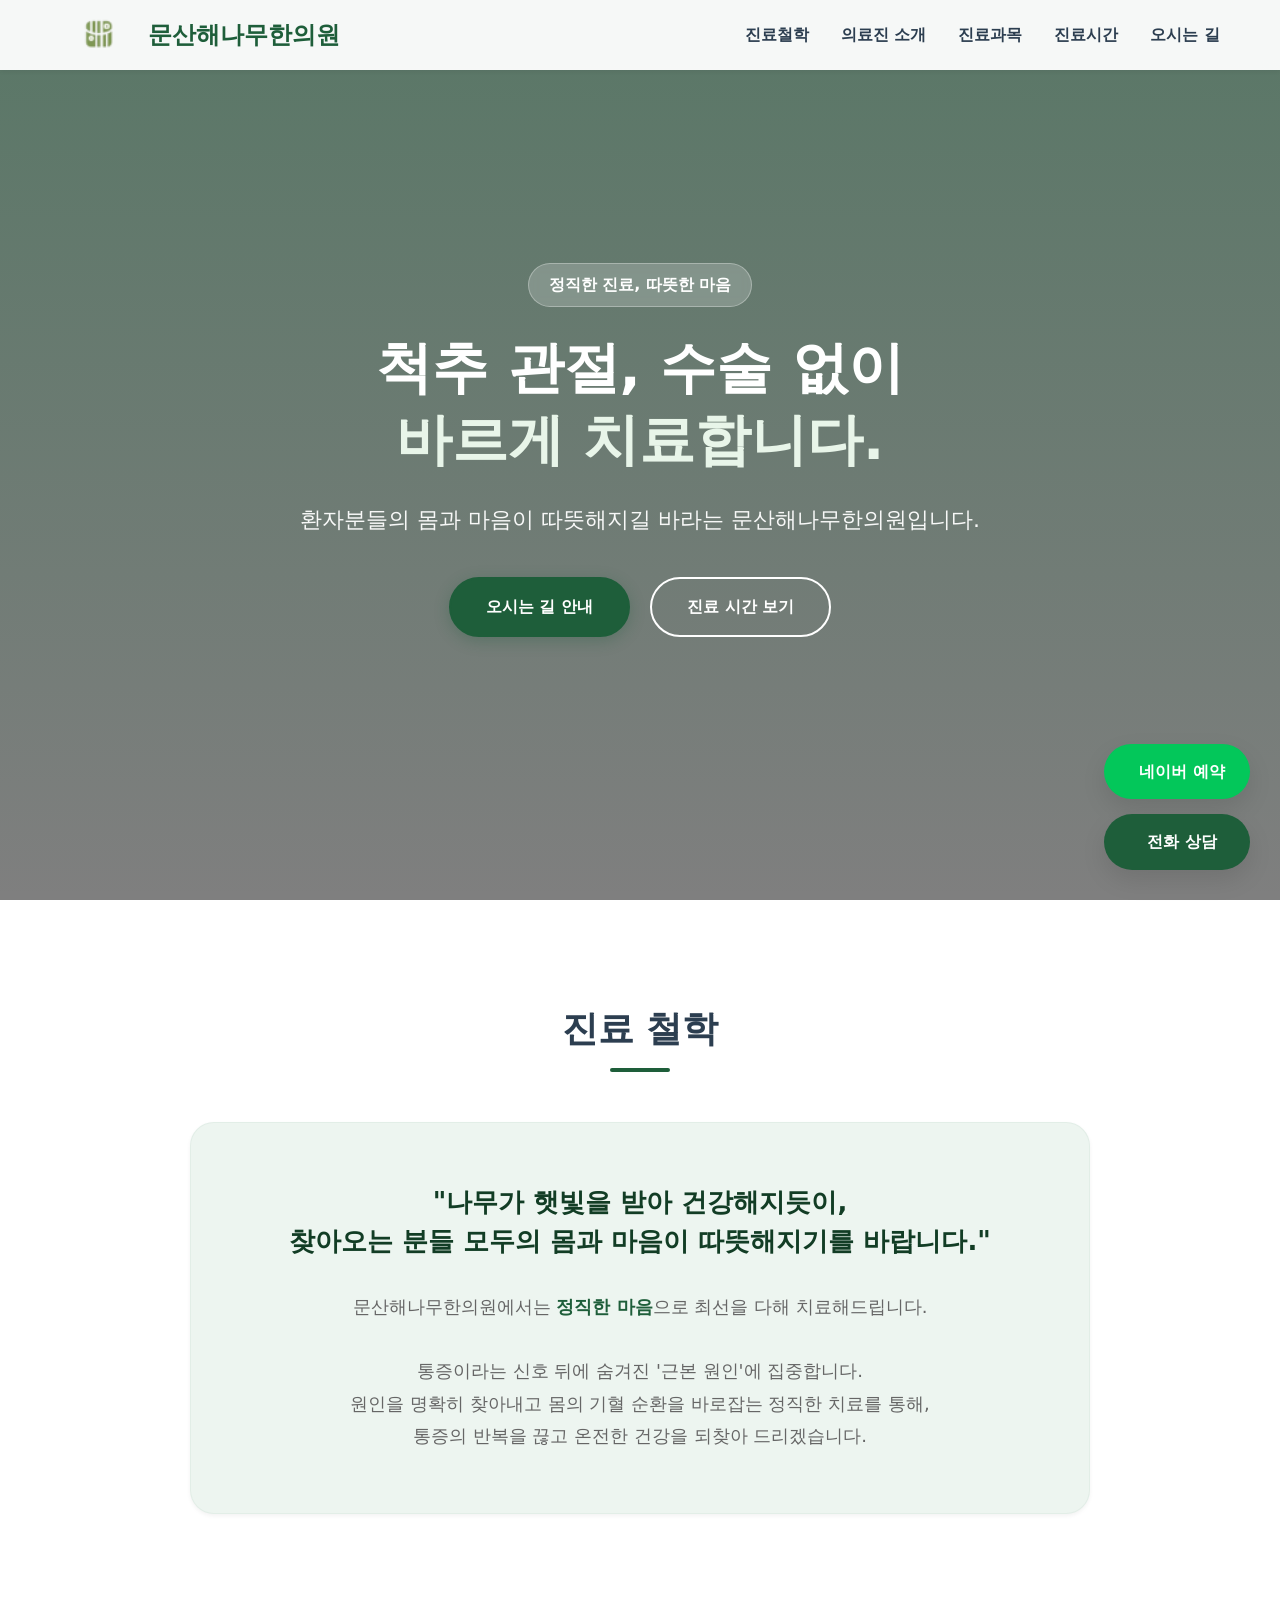
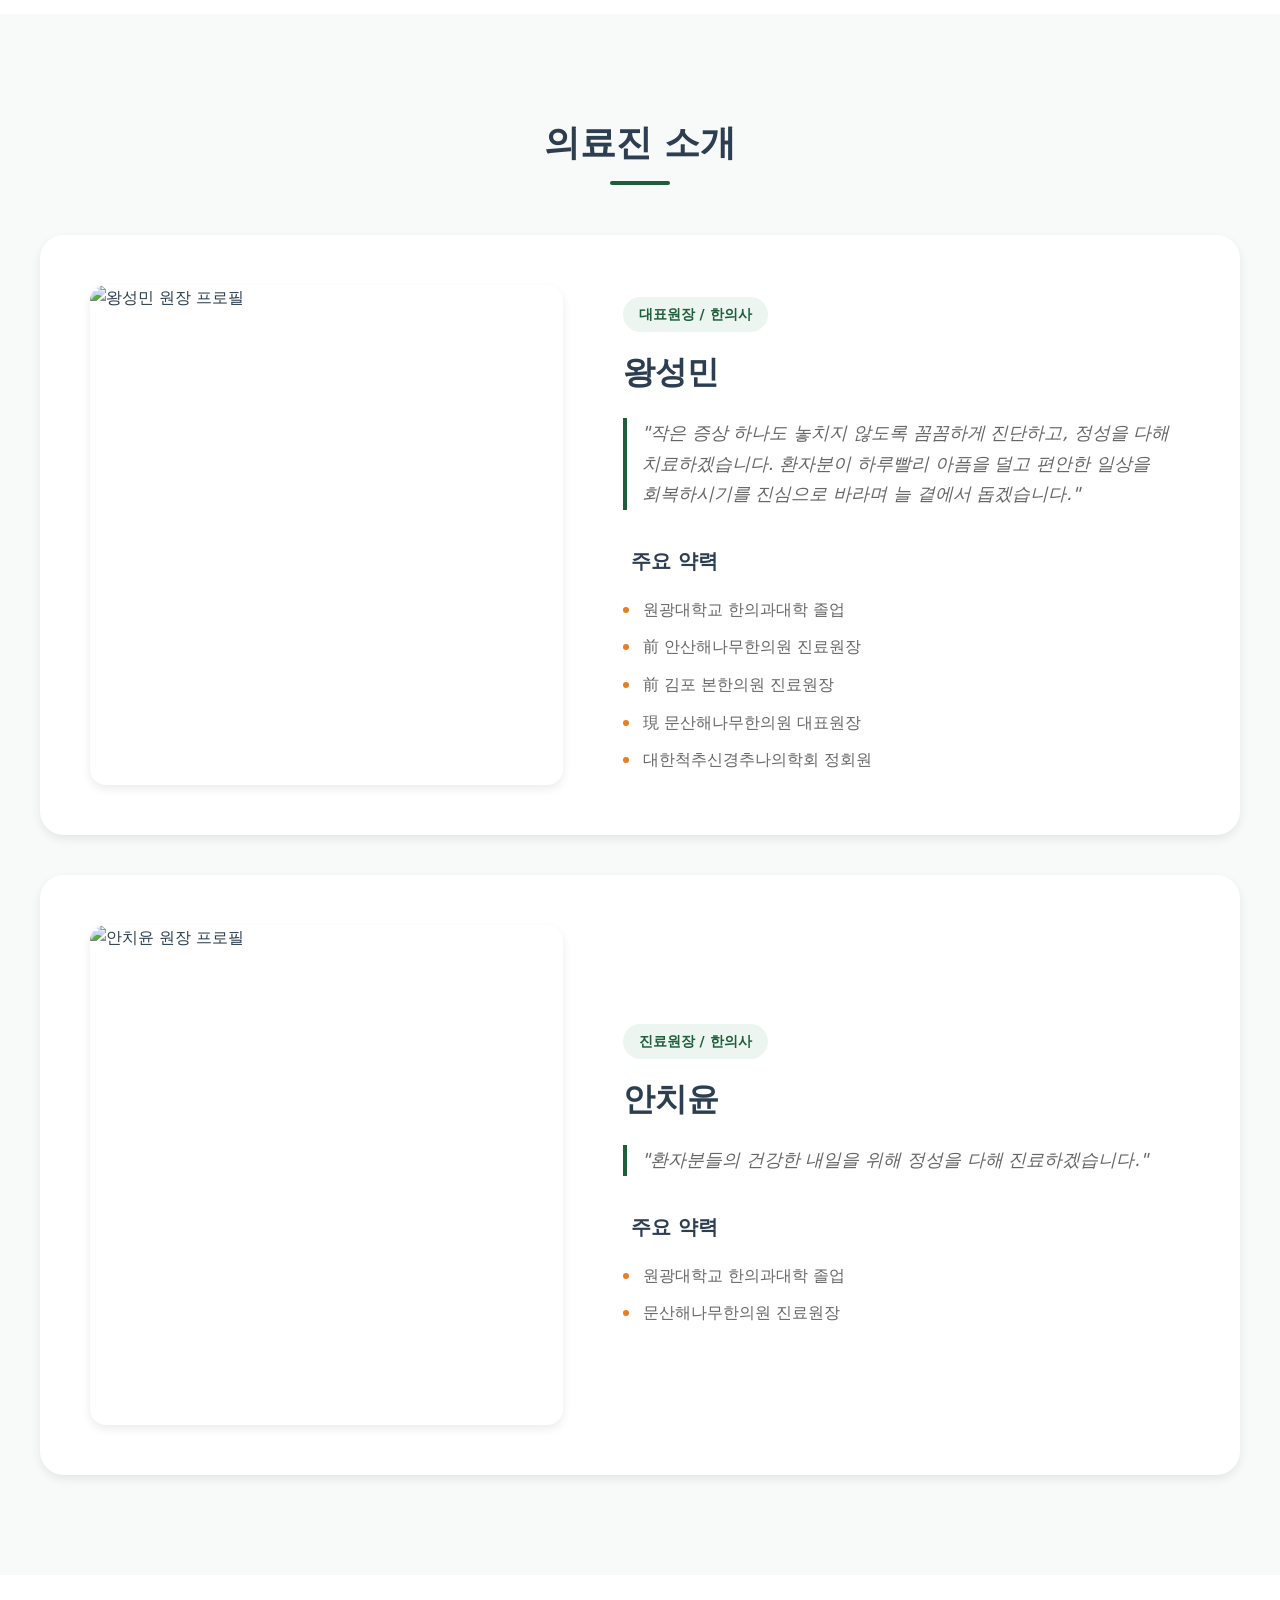
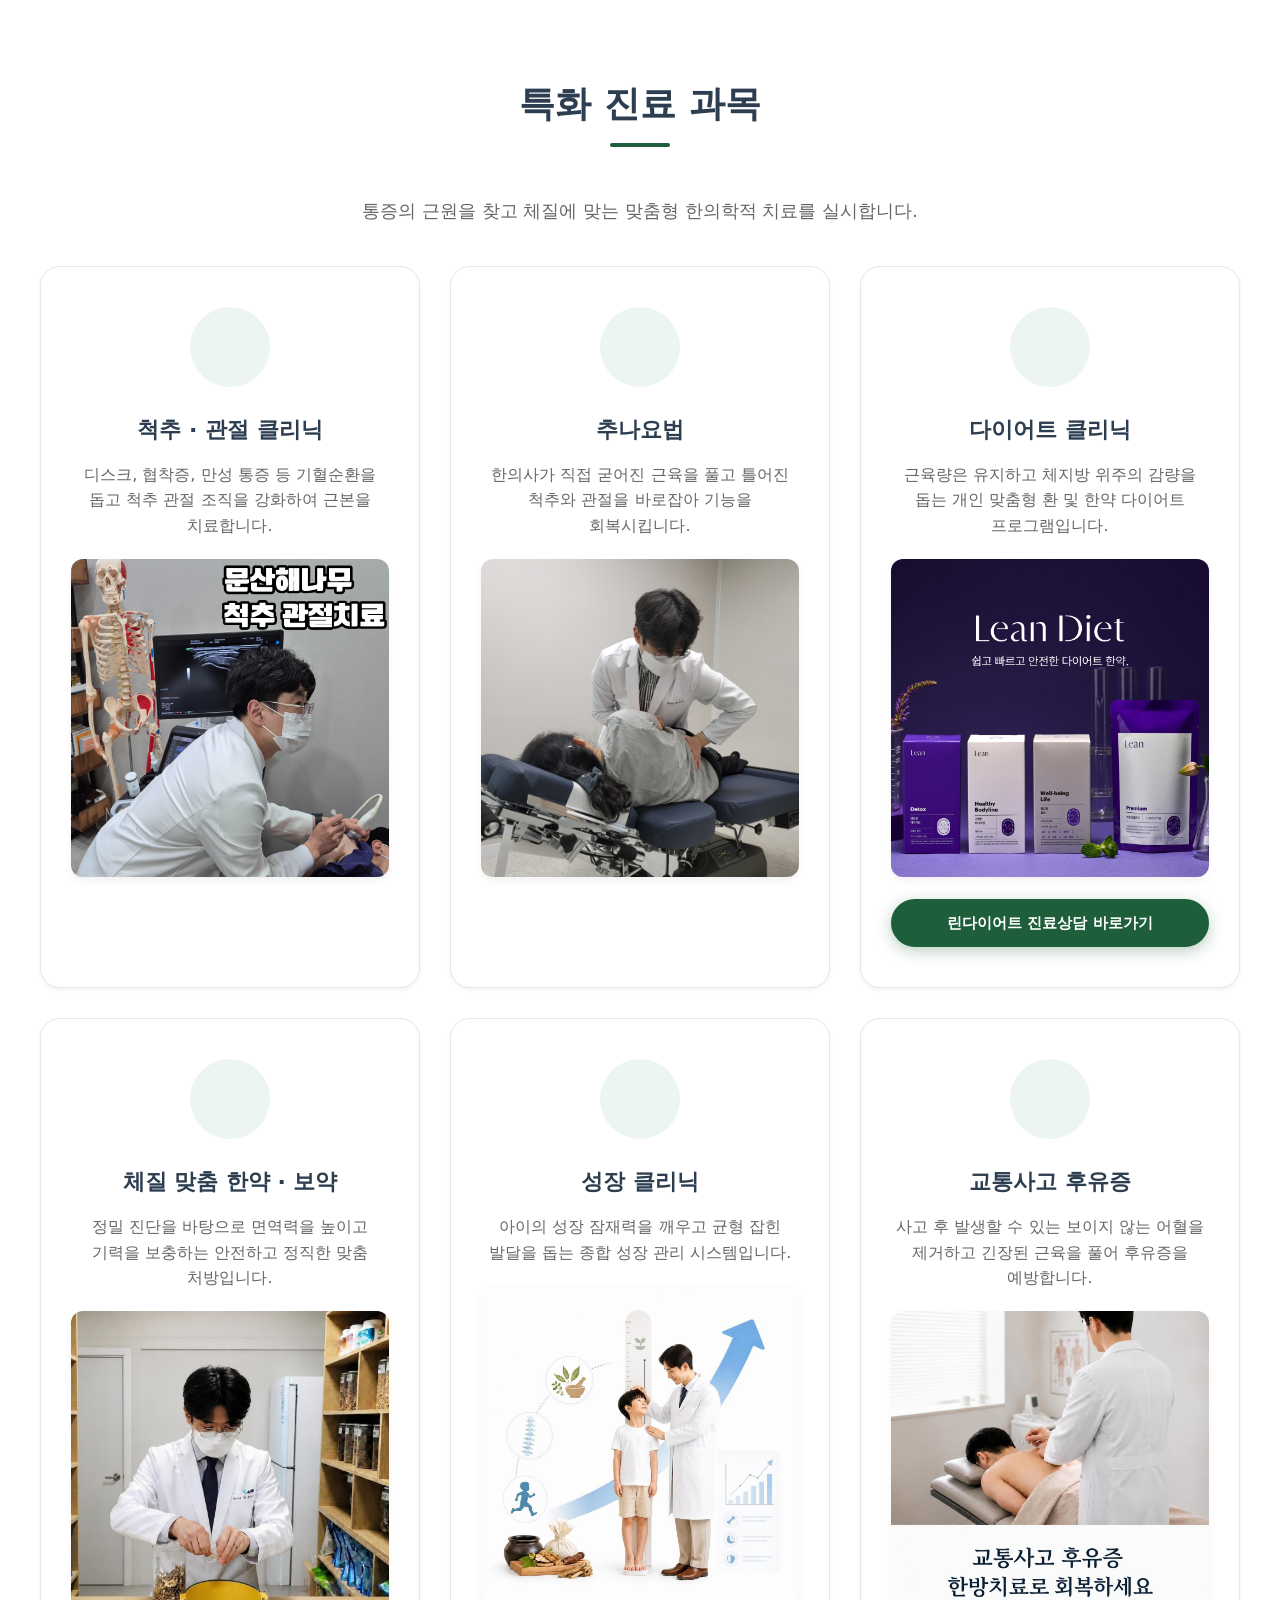
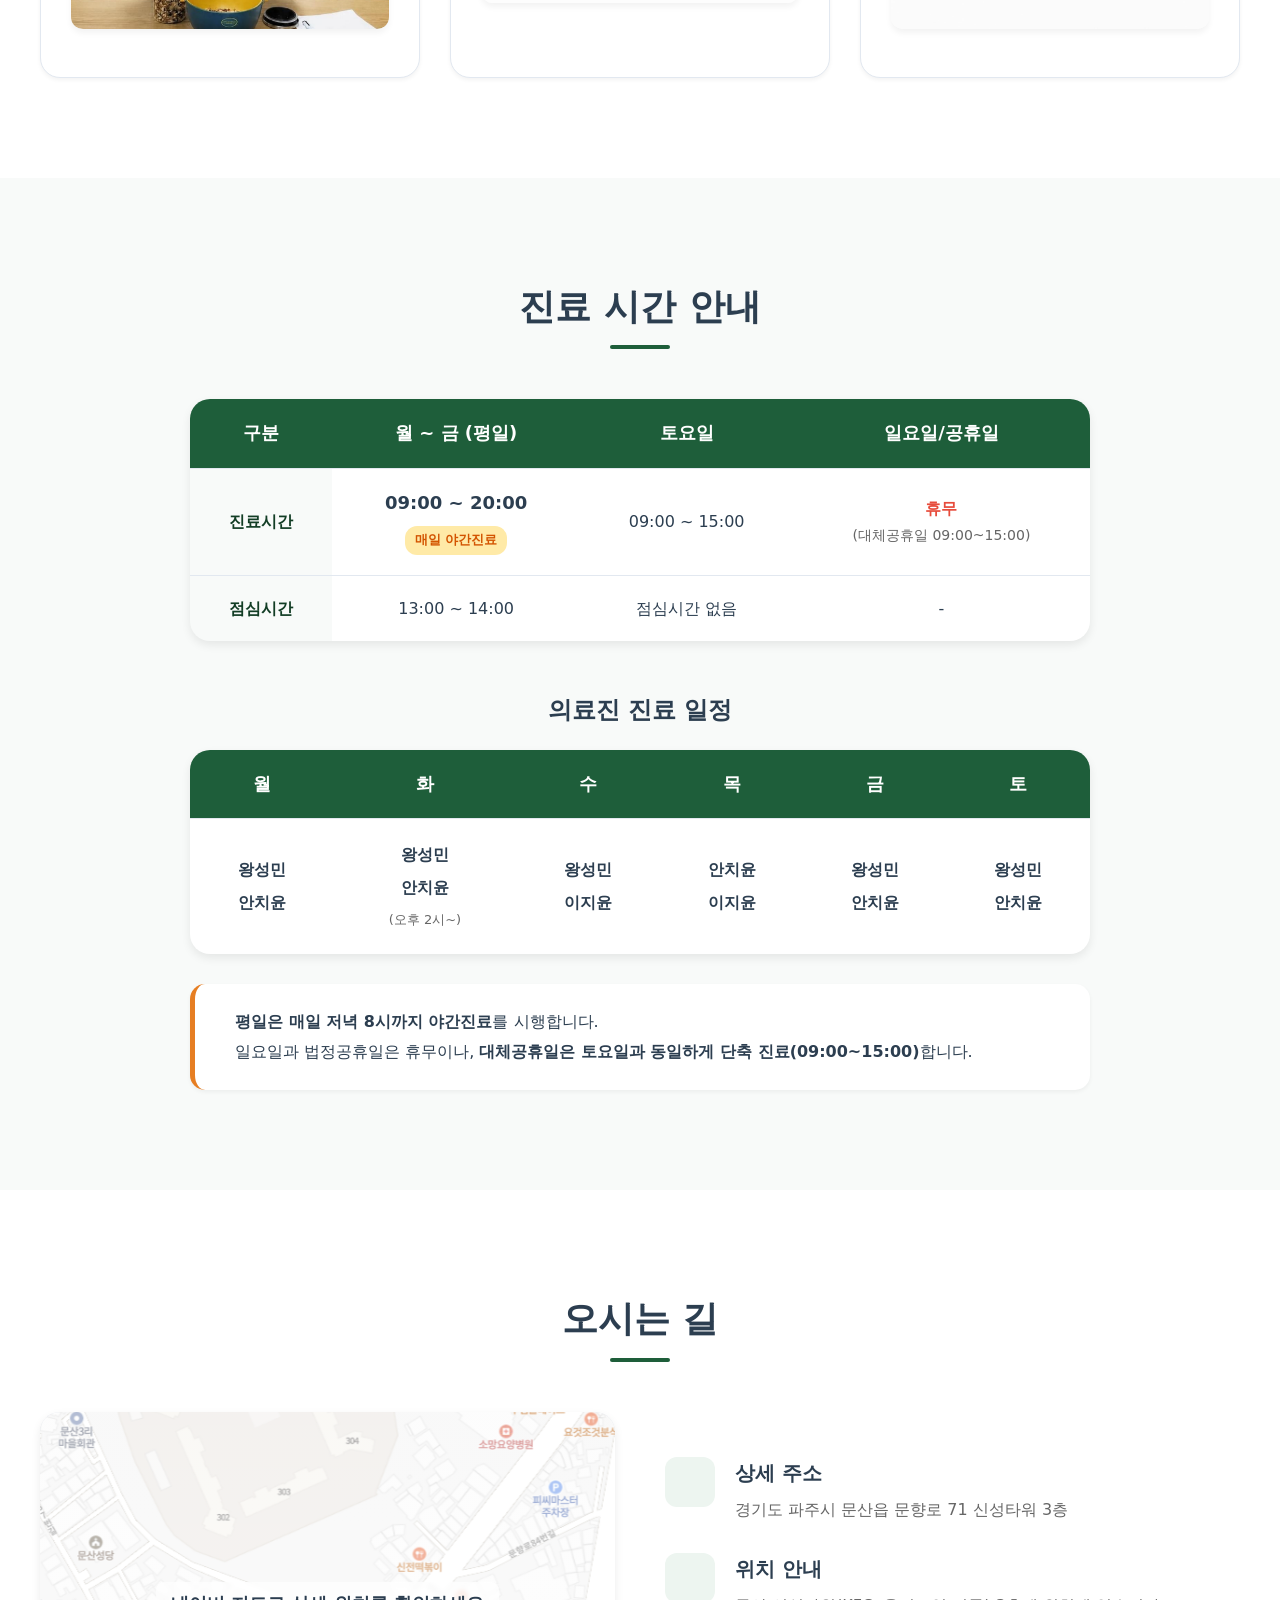
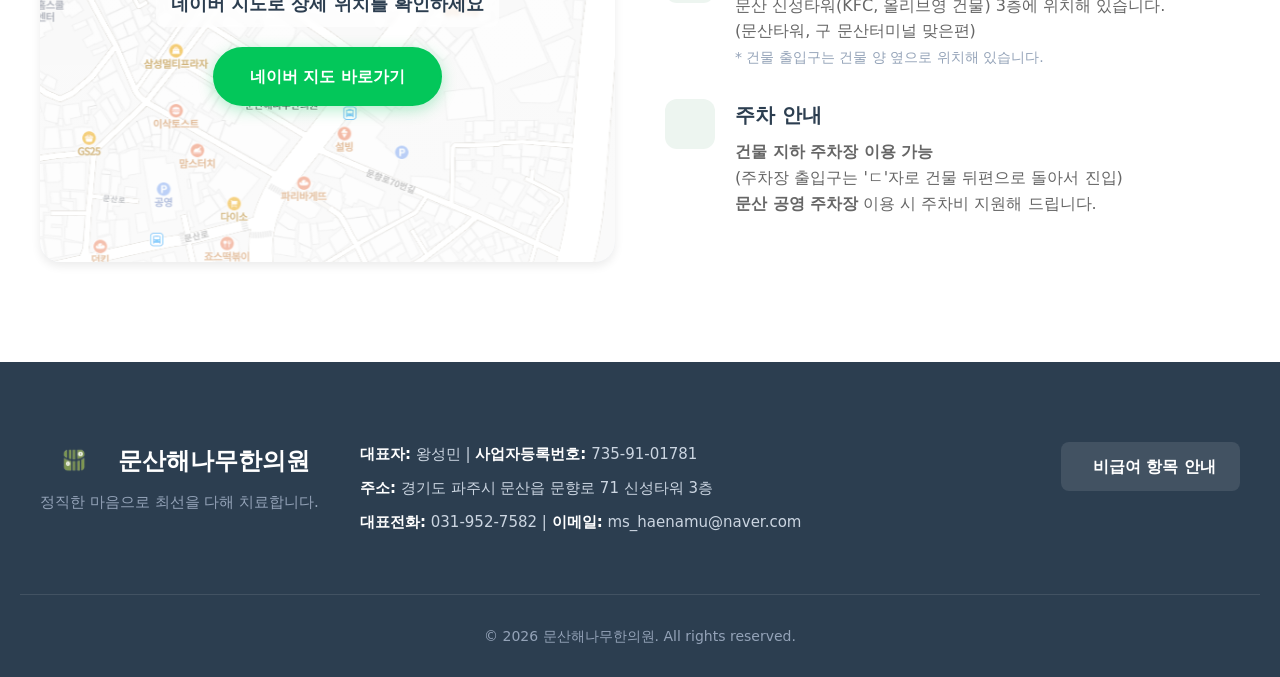
==== index.html @ 14959eb2 "Add files via upload" ====
<!DOCTYPE html>
<html lang="ko">
<head>
    <meta charset="UTF-8">
    <meta name="viewport" content="width=device-width, initial-scale=1.0">
    <title>문산해나무한의원 - 척추 관절, 수술 없이 바르게 치료합니다</title>
    <meta name="description" content="문산해나무한의원. 척추 관절, 추나요법, 다이어트, 맞춤 한약, 성장 클리닉. 평일 매일 야간진료.">
    
    <!-- Pretendard Font -->
    <link rel="stylesheet" as="style" crossorigin href="https://cdn.jsdelivr.net/gh/orioncactus/pretendard@v1.3.9/dist/web/static/pretendard.css" />
    <!-- Phosphor Icons -->
    <script src="https://unpkg.com/@phosphor-icons/web"></script>
    
    <link rel="stylesheet" href="style.css">
</head>
<body>
    <!-- Navbar -->
    <header class="navbar">
        <div class="nav-container">
            <a href="#" class="logo">
                <img src="assets/logo.png" alt="해나무한의원 로고" class="header-logo"> 문산해나무한의원
            </a>
            <nav class="nav-links">
                <a href="#philosophy">진료철학</a>
                <a href="#doctor">의료진 소개</a>
                <a href="#treatments">진료과목</a>
                <a href="#schedule">진료시간</a>
                <a href="#location">오시는 길</a>
            </nav>
            <button class="mobile-menu-btn">
                <i class="ph ph-list"></i>
            </button>
        </div>
        <!-- Mobile Menu -->
        <div class="mobile-menu">
            <a href="#philosophy">진료철학</a>
            <a href="#doctor">의료진 소개</a>
            <a href="#treatments">진료과목</a>
            <a href="#schedule">진료시간</a>
            <a href="#location">오시는 길</a>
        </div>
    </header>

    <!-- Hero Section -->
    <section class="hero reveal-up">
        <div class="hero-overlay"></div>
        <div class="hero-content">
            <div class="hero-badge">정직한 진료, 따뜻한 마음</div>
            <h1>척추 관절, 수술 없이<br><span class="text-highlight">바르게 치료합니다.</span></h1>
            <p>환자분들의 몸과 마음이 따뜻해지길 바라는 문산해나무한의원입니다.</p>
            <div class="hero-buttons">
                <a href="#location" class="btn btn-primary">오시는 길 안내</a>
                <a href="#schedule" class="btn btn-outline">진료 시간 보기</a>
            </div>
        </div>
    </section>

    <!-- Philosophy Section -->
    <section id="philosophy" class="section philosophy">
        <div class="container reveal-up">
            <div class="section-header text-center">
                <h2 class="section-title">진료 철학</h2>
                <div class="title-divider"></div>
            </div>
            <div class="philosophy-card">
                <i class="ph-fill ph-quotes icon-quote"></i>
                <h3 class="philosophy-headline">"나무가 햇빛을 받아 건강해지듯이,<br>찾아오는 분들 모두의 몸과 마음이 따뜻해지기를 바랍니다."</h3>
                <p class="philosophy-text">
                    문산해나무한의원에서는 <strong>정직한 마음</strong>으로 최선을 다해 치료해드립니다.<br><br>
                    통증이라는 신호 뒤에 숨겨진 '근본 원인'에 집중합니다.<br class="hidden-mobile">
                    원인을 명확히 찾아내고 몸의 기혈 순환을 바로잡는 정직한 치료를 통해,<br class="hidden-mobile">
                    통증의 반복을 끊고 온전한 건강을 되찾아 드리겠습니다.
                </p>
            </div>
        </div>
    </section>

    <!-- Doctor Profile Section -->
    <section id="doctor" class="section doctor-profile">
        <div class="container reveal-up">
            <div class="section-header text-center">
                <h2 class="section-title">의료진 소개</h2>
                <div class="title-divider"></div>
            </div>
            <div class="profile-grid">
                <div class="profile-image-container">
                    <!-- Placeholder for doctor's photo -->
                    <div class="profile-image-placeholder" style="background: none; padding: 0;">
                        <img src="assets/profile.png" alt="왕성민 원장 프로필" style="width: 100%; height: 100%; object-fit: cover; border-radius: 16px;">
                    </div>
                </div>
                <div class="profile-info">
                    <div class="profile-badge">대표원장 / 한의사</div>
                    <h3 class="profile-name">왕성민</h3>
                    <p class="profile-greeting">"작은 증상 하나도 놓치지 않도록 꼼꼼하게 진단하고, 정성을 다해 치료하겠습니다. 환자분이 하루빨리 아픔을 덜고 편안한 일상을 회복하시기를 진심으로 바라며 늘 곁에서 돕겠습니다."</p>
                    
                    <h4 class="history-title"><i class="ph-fill ph-check-circle"></i> 주요 약력</h4>
                    <ul class="history-list">
                        <li>원광대학교 한의과대학 졸업</li>
                        <li>前 안산해나무한의원 진료원장</li>
                        <li>前 김포 본한의원 진료원장</li>
                        <li>現 문산해나무한의원 대표원장</li>
                        <li>대한척추신경추나의학회 정회원</li>
                    </ul>
                </div>
            </div>

            <div class="profile-grid" style="margin-top: 40px;">
                <div class="profile-image-container">
                    <div class="profile-image-placeholder" style="background: none; padding: 0;">
                        <img src="assets/profile2.png" alt="안치윤 원장 프로필" style="width: 100%; height: 100%; object-fit: cover; border-radius: 16px;">
                    </div>
                </div>
                <div class="profile-info">
                    <div class="profile-badge">진료원장 / 한의사</div>
                    <h3 class="profile-name">안치윤</h3>
                    <p class="profile-greeting">"환자분들의 건강한 내일을 위해 정성을 다해 진료하겠습니다."</p>
                    
                    <h4 class="history-title"><i class="ph-fill ph-check-circle"></i> 주요 약력</h4>
                    <ul class="history-list">
                        <li>원광대학교 한의과대학 졸업</li>
                        <li>문산해나무한의원 진료원장</li>
                    </ul>
                </div>
            </div>
        </div>
    </section>

    <!-- Treatments Section -->
    <section id="treatments" class="section treatments">
        <div class="container reveal-up">
            <div class="section-header text-center">
                <h2 class="section-title">특화 진료 과목</h2>
                <div class="title-divider"></div>
                <p class="section-subtitle">통증의 근원을 찾고 체질에 맞는 맞춤형 한의학적 치료를 실시합니다.</p>
            </div>
            <div class="treatments-grid">
                <div class="treatment-card">
                    <div class="card-icon"><i class="ph-light ph-bone"></i></div>
                    <h3>척추 · 관절 클리닉</h3>
                    <p>디스크, 협착증, 만성 통증 등 기혈순환을 돕고 척추 관절 조직을 강화하여 근본을 치료합니다.</p>
                    <img src="assets/joint.png" alt="척추 관절 초음파 치료" style="width: 100%; border-radius: 12px; margin-top: 20px; box-shadow: 0 4px 6px rgba(0,0,0,0.05);">
                </div>
                <div class="treatment-card">
                    <div class="card-icon"><i class="ph-light ph-person-arms-spread"></i></div>
                    <h3>추나요법</h3>
                    <p>한의사가 직접 굳어진 근육을 풀고 틀어진 척추와 관절을 바로잡아 기능을 회복시킵니다.</p>
                    <img src="assets/chuna.png" alt="추나요법 치료 모습" style="width: 100%; border-radius: 12px; margin-top: 20px; box-shadow: 0 4px 6px rgba(0,0,0,0.05);">
                </div>
                <div class="treatment-card">
                    <div class="card-icon"><i class="ph-light ph-barbell"></i></div>
                    <h3>다이어트 클리닉</h3>
                    <p>근육량은 유지하고 체지방 위주의 감량을 돕는 개인 맞춤형 환 및 한약 다이어트 프로그램입니다.</p>
                    <img src="assets/diet1.png" alt="린다이어트 제품" style="width: 100%; border-radius: 12px; margin-top: 20px; margin-bottom: 15px; box-shadow: 0 4px 6px rgba(0,0,0,0.05);">
                    <a href="https://leandiet.co.kr/@munsanhaenamu" target="_blank" class="btn btn-primary" style="display: block; width: 100%; text-align: center; padding: 10px; font-size: 15px;">린다이어트 진료상담 바로가기</a>
                </div>
                <div class="treatment-card">
                    <div class="card-icon"><i class="ph-light ph-plant"></i></div>
                    <h3>체질 맞춤 한약 · 보약</h3>
                    <p>정밀 진단을 바탕으로 면역력을 높이고 기력을 보충하는 안전하고 정직한 맞춤 처방입니다.</p>
                    <img src="assets/herb.png" alt="체질 맞춤 한약 조제" style="width: 100%; border-radius: 12px; margin-top: 20px; box-shadow: 0 4px 6px rgba(0,0,0,0.05);">
                </div>
                <div class="treatment-card">
                    <div class="card-icon"><i class="ph-light ph-baby"></i></div>
                    <h3>성장 클리닉</h3>
                    <p>아이의 성장 잠재력을 깨우고 균형 잡힌 발달을 돕는 종합 성장 관리 시스템입니다.</p>
                    <img src="assets/growth.png" alt="성장 클리닉 치료" style="width: 100%; border-radius: 12px; margin-top: 20px; box-shadow: 0 4px 6px rgba(0,0,0,0.05);">
                </div>
                <div class="treatment-card">
                    <div class="card-icon"><i class="ph-light ph-car-profile"></i></div>
                    <h3>교통사고 후유증</h3>
                    <p>사고 후 발생할 수 있는 보이지 않는 어혈을 제거하고 긴장된 근육을 풀어 후유증을 예방합니다.</p>
                    <img src="assets/traffic.png" alt="교통사고 후유증 한방치료" style="width: 100%; border-radius: 12px; margin-top: 20px; box-shadow: 0 4px 6px rgba(0,0,0,0.05);">
                </div>
            </div>
        </div>
    </section>

    <!-- Schedule Section -->
    <section id="schedule" class="section schedule">
        <div class="container reveal-up">
            <div class="section-header text-center">
                <h2 class="section-title">진료 시간 안내</h2>
                <div class="title-divider"></div>
            </div>
            <div class="schedule-content">
                <div class="schedule-table-wrap">
                    <table class="schedule-table">
                        <thead>
                            <tr>
                                <th>구분</th>
                                <th>월 ~ 금 (평일)</th>
                                <th>토요일</th>
                                <th>일요일/공휴일</th>
                            </tr>
                        </thead>
                        <tbody>
                            <tr>
                                <td>진료시간</td>
                                <td class="highlight-time">09:00 ~ 20:00<br><span class="badge badge-night">매일 야간진료</span></td>
                                <td>09:00 ~ 15:00</td>
                                <td class="closed">휴무<br><span style="font-size: 14px; font-weight: normal; color: var(--text-gray);">(대체공휴일 09:00~15:00)</span></td>
                            </tr>
                            <tr>
                                <td>점심시간</td>
                                <td>13:00 ~ 14:00</td>
                                <td>점심시간 없음</td>
                                <td>-</td>
                            </tr>
                        </tbody>
                    </table>
                </div>

                <h3 class="section-title" style="font-size: 24px; margin-top: 50px; text-align: center;">의료진 진료 일정</h3>
                <div class="schedule-table-wrap" style="margin-top: 20px;">
                    <table class="schedule-table doctor-schedule">
                        <thead>
                            <tr>
                                <th>월</th>
                                <th>화</th>
                                <th>수</th>
                                <th>목</th>
                                <th>금</th>
                                <th>토</th>
                            </tr>
                        </thead>
                        <tbody>
                            <tr>
                                <td><strong>왕성민</strong><br><strong>안치윤</strong></td>
                                <td><strong>왕성민</strong><br><strong>안치윤</strong><br><span style="font-size: 13px; color: var(--text-gray);">(오후 2시~)</span></td>
                                <td><strong>왕성민</strong><br><strong>이지윤</strong></td>
                                <td><strong>안치윤</strong><br><strong>이지윤</strong></td>
                                <td><strong>왕성민</strong><br><strong>안치윤</strong></td>
                                <td><strong>왕성민</strong><br><strong>안치윤</strong></td>
                            </tr>
                        </tbody>
                    </table>
                </div>

                <div class="schedule-notice" style="margin-top: 30px;">
                    <i class="ph-fill ph-info"></i>
                    <div class="notice-text">
                        <p><strong>평일은 매일 저녁 8시까지 야간진료</strong>를 시행합니다.</p>
                        <p>일요일과 법정공휴일은 휴무이나, <strong>대체공휴일은 토요일과 동일하게 단축 진료(09:00~15:00)</strong>합니다.</p>
                    </div>
                </div>
            </div>
        </div>
    </section>

    <!-- Location Section -->
    <section id="location" class="section location">
        <div class="container reveal-up">
            <div class="section-header text-center">
                <h2 class="section-title">오시는 길</h2>
                <div class="title-divider"></div>
            </div>
            <div class="location-grid">
                <div class="map-container">
                    <!-- Static Map Placeholder. In real usage, embed a Naver/Kakao map iframe here -->
                    <div class="map-placeholder">
                        <i class="ph-light ph-map-pin"></i>
                        <p>네이버 지도로 상세 위치를 확인하세요</p>
                        <a href="https://naver.me/IGJy0AXT" target="_blank" class="btn btn-primary map-link-btn">네이버 지도 바로가기</a>
                    </div>
                </div>
                <div class="location-info">
                    <div class="info-item">
                        <div class="info-icon"><i class="ph-fill ph-map-pin"></i></div>
                        <div class="info-text">
                            <h4>상세 주소</h4>
                            <p>경기도 파주시 문산읍 문향로 71 신성타워 3층</p>
                        </div>
                    </div>
                    <div class="info-item">
                        <div class="info-icon"><i class="ph-fill ph-buildings"></i></div>
                        <div class="info-text">
                            <h4>위치 안내</h4>
                            <p>문산 신성타워(KFC, 올리브영 건물) 3층에 위치해 있습니다.<br>
                                (문산타워, 구 문산터미널 맞은편)<br>
                                <span class="small-text">* 건물 출입구는 건물 양 옆으로 위치해 있습니다.</span>
                            </p>
                        </div>
                    </div>
                    <div class="info-item">
                        <div class="info-icon"><i class="ph-fill ph-car"></i></div>
                        <div class="info-text">
                            <h4>주차 안내</h4>
                            <p>
                                <strong>건물 지하 주차장 이용 가능</strong><br>
                                (주차장 출입구는 'ㄷ'자로 건물 뒤편으로 돌아서 진입)<br>
                                <strong>문산 공영 주차장</strong> 이용 시 주차비 지원해 드립니다.
                            </p>
                        </div>
                    </div>
                </div>
            </div>
        </div>
    </section>

    <!-- Floating Buttons -->
    <div class="floating-buttons">
        <a href="https://m.booking.naver.com/booking/13/bizes/688800?theme=place&service-target=map-pc&lang=ko&area=bmp" target="_blank" class="float-btn float-booking">
            <i class="ph-fill ph-calendar-plus"></i>
            <span>네이버 예약</span>
        </a>
        <a href="tel:031-952-7582" class="float-btn float-call">
            <i class="ph-fill ph-phone-call"></i>
            <span>전화 상담</span>
        </a>
    </div>

    <!-- Footer -->
    <footer class="footer">
        <div class="container footer-content">
            <div class="footer-brand">
                <div class="footer-logo">
                    <img src="assets/logo.png" alt="해나무한의원 로고" class="footer-logo-img">
                    <h3>문산해나무한의원</h3>
                </div>
                <p>정직한 마음으로 최선을 다해 치료합니다.</p>
            </div>
            <div class="footer-info">
                <p><strong>대표자:</strong> 왕성민 | <strong>사업자등록번호:</strong> 735-91-01781</p>
                <p><strong>주소:</strong> 경기도 파주시 문산읍 문향로 71 신성타워 3층</p>
                <p><strong>대표전화:</strong> 031-952-7582 | <strong>이메일:</strong> ms_haenamu@naver.com</p>
            </div>
            <div class="footer-links">
                <a href="unpaid_list.html" class="unpaid-link"><i class="ph-bold ph-file-text"></i> 비급여 항목 안내</a>
            </div>
        </div>
        <div class="footer-bottom">
            <p>&copy; 2026 문산해나무한의원. All rights reserved.</p>
        </div>
    </footer>

    <script src="script.js"></script>
</body>
</html>
---- style.css ----
/* Base styles and variables */
:root {
    --primary-color: #1e5e3a; /* 편안한 숲속의 초록색 */
    --primary-light: #edf5f0;
    --primary-dark: #123d25;
    --accent-color: #e67e22;
    --text-dark: #2c3e50;
    --text-gray: #666666;
    --bg-light: #f8faf9;
    --bg-white: #ffffff;
    --border-color: #e2e8f0;
    --shadow-sm: 0 2px 4px rgba(0, 0, 0, 0.05);
    --shadow-md: 0 4px 10px rgba(0, 0, 0, 0.08);
    --shadow-lg: 0 10px 25px rgba(0, 0, 0, 0.1);
    --transition: all 0.3s cubic-bezier(0.25, 0.8, 0.25, 1);
}

* {
    margin: 0;
    padding: 0;
    box-sizing: border-box;
    font-family: "Pretendard Variable", Pretendard, -apple-system, BlinkMacSystemFont, system-ui, Roboto, "Helvetica Neue", "Segoe UI", "Apple SD Gothic Neo", "Noto Sans KR", "Malgun Gothic", sans-serif;
}

body {
    color: var(--text-dark);
    line-height: 1.6;
    background-color: var(--bg-white);
    overflow-x: hidden;
}

a {
    text-decoration: none;
    color: inherit;
}

ul, ol {
    list-style: none;
}

/* Scroll reveal utility */
.reveal-up {
    opacity: 0;
    transform: translateY(30px);
    transition: all 0.8s ease-out;
}
.reveal-up.active {
    opacity: 1;
    transform: translateY(0);
}

/* Navbar */
.navbar {
    position: fixed;
    top: 0;
    left: 0;
    width: 100%;
    background-color: rgba(255, 255, 255, 0.95);
    backdrop-filter: blur(10px);
    box-shadow: var(--shadow-sm);
    z-index: 1000;
    transition: var(--transition);
}

.nav-container {
    max-width: 1200px;
    margin: 0 auto;
    padding: 15px 20px;
    display: flex;
    justify-content: space-between;
    align-items: center;
}

.logo {
    font-size: 24px;
    font-weight: 800;
    color: var(--primary-color);
    display: flex;
    align-items: center;
    gap: 8px;
}

.header-logo {
    height: 150px;
    margin: -55px -35px;
    object-fit: contain;
}

.nav-links {
    display: flex;
    gap: 32px;
}

.nav-links a {
    font-size: 16px;
    font-weight: 600;
    color: var(--text-dark);
    transition: var(--transition);
    position: relative;
}

.nav-links a::after {
    content: '';
    position: absolute;
    bottom: -4px;
    left: 0;
    width: 0;
    height: 2px;
    background-color: var(--primary-color);
    transition: var(--transition);
}

.nav-links a:hover {
    color: var(--primary-color);
}

.nav-links a:hover::after {
    width: 100%;
}

.mobile-menu-btn {
    display: none;
    background: none;
    border: none;
    font-size: 28px;
    color: var(--text-dark);
    cursor: pointer;
}

.mobile-menu {
    display: none;
    background-color: var(--bg-white);
    padding: 10px 20px 20px;
    box-shadow: var(--shadow-md);
    flex-direction: column;
    gap: 15px;
}
.mobile-menu.active {
    display: flex;
}
.mobile-menu a {
    font-weight: 600;
    font-size: 16px;
    padding: 10px 0;
    border-bottom: 1px solid var(--border-color);
}

/* Layout Utilities */
.section {
    padding: 100px 20px;
}

.container {
    max-width: 1200px;
    margin: 0 auto;
}

.text-center {
    text-align: center;
}

.section-title {
    font-size: 36px;
    font-weight: 800;
    color: var(--text-dark);
    margin-bottom: 10px;
}

.section-subtitle {
    font-size: 18px;
    color: var(--text-gray);
    margin-top: 15px;
    margin-bottom: 40px;
}

.title-divider {
    width: 60px;
    height: 4px;
    background-color: var(--primary-color);
    margin: 0 auto 50px;
    border-radius: 2px;
}

.hidden-mobile {
    display: block;
}

/* Buttons */
.btn {
    display: inline-flex;
    align-items: center;
    justify-content: center;
    padding: 15px 35px;
    border-radius: 50px;
    font-size: 16px;
    font-weight: 700;
    cursor: pointer;
    transition: var(--transition);
}

.btn-primary {
    background-color: var(--primary-color);
    color: var(--bg-white);
    border: 2px solid var(--primary-color);
    box-shadow: 0 4px 15px rgba(30, 94, 58, 0.3);
}

.btn-primary:hover {
    background-color: var(--primary-dark);
    border-color: var(--primary-dark);
    transform: translateY(-2px);
    box-shadow: 0 6px 20px rgba(30, 94, 58, 0.4);
}

.btn-outline {
    background-color: transparent;
    color: var(--bg-white);
    border: 2px solid var(--bg-white);
}

.btn-outline:hover {
    background-color: var(--bg-white);
    color: var(--primary-color);
    transform: translateY(-2px);
}

/* Hero Section */
.hero {
    position: relative;
    height: 100vh;
    min-height: 700px;
    display: flex;
    align-items: center;
    justify-content: center;
    text-align: center;
    background: url('https://images.unsplash.com/photo-1542601906990-b4d3fb778b09?auto=format&fit=crop&w=1920&q=80') center/cover no-repeat;
    padding: 0 20px;
    margin-top: 0;
}

.hero-overlay {
    position: absolute;
    top: 0;
    left: 0;
    width: 100%;
    height: 100%;
    background: linear-gradient(to bottom, rgba(18, 61, 37, 0.7), rgba(0, 0, 0, 0.5));
}

.hero-content {
    position: relative;
    z-index: 10;
    max-width: 800px;
    color: var(--bg-white);
}

.hero-badge {
    display: inline-block;
    background-color: rgba(255, 255, 255, 0.2);
    backdrop-filter: blur(5px);
    padding: 8px 20px;
    border-radius: 30px;
    font-size: 16px;
    font-weight: 600;
    margin-bottom: 25px;
    border: 1px solid rgba(255, 255, 255, 0.3);
}

.hero-content h1 {
    font-size: 56px;
    font-weight: 800;
    line-height: 1.3;
    margin-bottom: 25px;
    word-break: keep-all;
}

.hero-content .text-highlight {
    color: #e8f5e9;
}

.hero-content p {
    font-size: 22px;
    font-weight: 400;
    margin-bottom: 40px;
    opacity: 0.95;
}

.hero-buttons {
    display: flex;
    gap: 20px;
    justify-content: center;
}

/* Philosophy */
.philosophy {
    background-color: var(--bg-white);
}

.philosophy-card {
    background-color: var(--primary-light);
    border-radius: 24px;
    padding: 60px 40px;
    text-align: center;
    max-width: 900px;
    margin: 0 auto;
    position: relative;
    box-shadow: var(--shadow-sm);
    border: 1px solid rgba(30, 94, 58, 0.05);
}

.icon-quote {
    font-size: 48px;
    color: var(--primary-color);
    opacity: 0.2;
    margin-bottom: 20px;
}

.philosophy-headline {
    font-size: 26px;
    font-weight: 700;
    color: var(--primary-dark);
    margin-bottom: 30px;
    line-height: 1.5;
    word-break: keep-all;
}

.philosophy-text {
    font-size: 18px;
    color: var(--text-gray);
    line-height: 1.8;
}

.philosophy-text strong {
    color: var(--primary-color);
}

/* Doctor Profile */
.doctor-profile {
    background-color: var(--bg-light);
}

.profile-grid {
    display: grid;
    grid-template-columns: 1fr 1.2fr;
    gap: 60px;
    align-items: center;
    background-color: var(--bg-white);
    padding: 50px;
    border-radius: 24px;
    box-shadow: var(--shadow-md);
}

.profile-image-container {
    width: 100%;
}

.profile-image-placeholder {
    width: 100%;
    height: 500px;
    background: linear-gradient(135deg, #e2e8f0, #cbd5e1);
    border-radius: 16px;
    display: flex;
    align-items: center;
    justify-content: center;
    box-shadow: var(--shadow-md);
}

.profile-image-placeholder i {
    font-size: 80px;
    color: #94a3b8;
}

.profile-badge {
    display: inline-block;
    background-color: var(--primary-light);
    color: var(--primary-color);
    padding: 6px 16px;
    border-radius: 20px;
    font-size: 14px;
    font-weight: 700;
    margin-bottom: 15px;
}

.profile-name {
    font-size: 32px;
    font-weight: 800;
    color: var(--text-dark);
    margin-bottom: 20px;
}

.profile-greeting {
    font-size: 18px;
    color: var(--text-gray);
    font-style: italic;
    line-height: 1.7;
    margin-bottom: 35px;
    padding-left: 15px;
    border-left: 4px solid var(--primary-color);
    word-break: keep-all;
}

.history-title {
    font-size: 20px;
    font-weight: 700;
    color: var(--text-dark);
    margin-bottom: 20px;
    display: flex;
    align-items: center;
    gap: 8px;
}

.history-title i {
    color: var(--primary-color);
}

.history-list {
    display: flex;
    flex-direction: column;
    gap: 12px;
}

.history-list li {
    font-size: 16px;
    color: var(--text-gray);
    position: relative;
    padding-left: 20px;
}

.history-list li::before {
    content: '';
    position: absolute;
    left: 0;
    top: 10px;
    width: 6px;
    height: 6px;
    border-radius: 50%;
    background-color: var(--accent-color);
}

/* Treatments */
.treatments {
    background-color: var(--bg-white);
}

.treatments-grid {
    display: grid;
    grid-template-columns: repeat(auto-fit, minmax(300px, 1fr));
    gap: 30px;
}

.treatment-card {
    background-color: var(--bg-white);
    border: 1px solid var(--border-color);
    border-radius: 20px;
    padding: 40px 30px;
    text-align: center;
    transition: var(--transition);
    box-shadow: var(--shadow-sm);
    position: relative;
    overflow: hidden;
}

.treatment-card::before {
    content: '';
    position: absolute;
    top: 0;
    left: 0;
    width: 100%;
    height: 4px;
    background-color: var(--primary-color);
    transform: scaleX(0);
    transition: var(--transition);
    transform-origin: center;
}

.treatment-card:hover {
    transform: translateY(-10px);
    box-shadow: var(--shadow-lg);
    border-color: transparent;
}

.treatment-card:hover::before {
    transform: scaleX(1);
}

.card-icon {
    width: 80px;
    height: 80px;
    background-color: var(--primary-light);
    border-radius: 50%;
    display: flex;
    align-items: center;
    justify-content: center;
    margin: 0 auto 25px;
    transition: var(--transition);
}

.card-icon i {
    font-size: 40px;
    color: var(--primary-color);
    transition: var(--transition);
}

.treatment-card:hover .card-icon {
    background-color: var(--primary-color);
}

.treatment-card:hover .card-icon i {
    color: var(--bg-white);
}

.treatment-card h3 {
    font-size: 22px;
    font-weight: 700;
    color: var(--text-dark);
    margin-bottom: 15px;
}

.treatment-card p {
    font-size: 16px;
    color: var(--text-gray);
    line-height: 1.6;
    word-break: keep-all;
}

/* Schedule Section */
.schedule {
    background-color: var(--bg-light);
}

.schedule-content {
    max-width: 900px;
    margin: 0 auto;
}

.schedule-table-wrap {
    background-color: var(--bg-white);
    border-radius: 20px;
    overflow: hidden;
    box-shadow: var(--shadow-md);
    margin-bottom: 30px;
}

.schedule-table {
    width: 100%;
    border-collapse: collapse;
    text-align: center;
}

.schedule-table th, .schedule-table td {
    padding: 20px;
    border-bottom: 1px solid var(--border-color);
}

.schedule-table tr:last-child td {
    border-bottom: none;
}

.schedule-table th {
    background-color: var(--primary-color);
    color: var(--bg-white);
    font-size: 18px;
    font-weight: 600;
}

.schedule-table td {
    font-size: 16px;
    color: var(--text-dark);
    vertical-align: middle;
}

.schedule-table td:first-child {
    font-weight: 700;
    color: var(--primary-dark);
    background-color: rgba(30, 94, 58, 0.03);
}

.doctor-schedule td:first-child {
    font-weight: normal;
    color: var(--text-dark);
    background-color: transparent;
}

.doctor-schedule td {
    line-height: 1.8;
}

.doctor-schedule td strong {
    display: inline-block;
    padding: 2px 0;
}

.highlight-time {
    font-size: 18px !important;
    font-weight: 700 !important;
}

.badge {
    display: inline-block;
    padding: 4px 10px;
    border-radius: 12px;
    font-size: 13px;
    font-weight: 700;
    margin-top: 8px;
}

.badge-night {
    background-color: #ffeaa7;
    color: #d35400;
}

.closed {
    color: #e74c3c !important;
    font-weight: 700 !important;
}

.schedule-notice {
    background-color: var(--bg-white);
    padding: 25px;
    border-radius: 15px;
    border-left: 5px solid var(--accent-color);
    display: flex;
    align-items: flex-start;
    gap: 15px;
    box-shadow: var(--shadow-sm);
}

.schedule-notice i {
    font-size: 24px;
    color: var(--accent-color);
    margin-top: 2px;
}

.notice-text p {
    font-size: 16px;
    color: var(--text-dark);
    margin-bottom: 5px;
}

.notice-text p:last-child {
    margin-bottom: 0;
}

/* Location Section */
.location {
    background-color: var(--bg-white);
}

.location-grid {
    display: grid;
    grid-template-columns: 1fr 1fr;
    gap: 50px;
    align-items: center;
}

.map-container {
    width: 100%;
    height: 450px;
    border-radius: 20px;
    overflow: hidden;
    box-shadow: var(--shadow-md);
    position: relative;
    background-color: #e2e8f0;
}

.map-placeholder {
    width: 100%;
    height: 100%;
    display: flex;
    flex-direction: column;
    justify-content: center;
    align-items: center;
    background: linear-gradient(rgba(255, 255, 255, 0.2), rgba(255, 255, 255, 0.4)), url('assets/map.png') center/cover;
    text-align: center;
    padding: 20px;
}

.map-placeholder i {
    font-size: 48px;
    color: #03c75a;
    margin-bottom: 15px;
}

.map-placeholder p {
    font-size: 18px;
    font-weight: 700;
    color: var(--text-dark);
    margin-bottom: 20px;
    text-shadow: 0 0 10px rgba(255,255,255,0.9), 0 0 20px rgba(255,255,255,1), 0 0 30px rgba(255,255,255,1);
    background-color: rgba(255, 255, 255, 0.6);
    padding: 8px 15px;
    border-radius: 8px;
    backdrop-filter: blur(2px);
}

.map-link-btn {
    background-color: #03c75a;
    border-color: #03c75a;
    box-shadow: 0 4px 15px rgba(3, 199, 90, 0.3);
}

.map-link-btn:hover {
    background-color: #02b350;
    border-color: #02b350;
    box-shadow: 0 6px 20px rgba(3, 199, 90, 0.4);
}

.location-info {
    display: flex;
    flex-direction: column;
    gap: 30px;
}

.info-item {
    display: flex;
    gap: 20px;
    align-items: flex-start;
}

.info-icon {
    width: 50px;
    height: 50px;
    background-color: var(--primary-light);
    border-radius: 12px;
    display: flex;
    align-items: center;
    justify-content: center;
    flex-shrink: 0;
}

.info-icon i {
    font-size: 24px;
    color: var(--primary-color);
}

.info-text h4 {
    font-size: 20px;
    font-weight: 700;
    color: var(--text-dark);
    margin-bottom: 8px;
}

.info-text p {
    font-size: 16px;
    color: var(--text-gray);
    line-height: 1.6;
}

.small-text {
    font-size: 14px;
    color: #94a3b8;
}

/* Floating Buttons */
.floating-buttons {
    position: fixed;
    bottom: 30px;
    right: 30px;
    display: flex;
    flex-direction: column;
    gap: 15px;
    z-index: 999;
}

.float-btn {
    display: flex;
    align-items: center;
    justify-content: center;
    gap: 10px;
    padding: 15px 25px;
    border-radius: 50px;
    color: var(--bg-white);
    font-weight: 700;
    font-size: 16px;
    box-shadow: var(--shadow-lg);
    transition: var(--transition);
}

.float-btn:hover {
    transform: translateY(-5px);
}

.float-btn i {
    font-size: 22px;
}

.float-booking {
    background-color: #03c75a;
}

.float-booking:hover {
    box-shadow: 0 10px 25px rgba(3, 199, 90, 0.4);
}

.float-call {
    background-color: var(--primary-color);
}

.float-call:hover {
    box-shadow: 0 10px 25px rgba(30, 94, 58, 0.4);
}

/* Footer */
.footer {
    background-color: var(--text-dark);
    color: var(--bg-white);
    padding: 80px 20px 30px;
}

.footer-content {
    display: grid;
    grid-template-columns: 1fr 2fr 1fr;
    gap: 40px;
    margin-bottom: 50px;
}

.footer-logo {
    display: flex;
    align-items: center;
    gap: 8px;
    margin-bottom: 10px;
}

.footer-logo-img {
    height: 120px;
    margin: -45px -25px;
    object-fit: contain;
}

.footer-brand h3 {
    font-size: 24px;
    font-weight: 800;
    margin-bottom: 0;
}

.footer-brand p {
    color: #94a3b8;
    font-size: 15px;
}

.footer-info p {
    color: #cbd5e1;
    font-size: 15px;
    margin-bottom: 10px;
}

.footer-info strong {
    color: var(--bg-white);
}

.footer-links {
    display: flex;
    justify-content: flex-end;
}

.unpaid-link {
    display: inline-flex;
    align-items: center;
    gap: 8px;
    background-color: rgba(255, 255, 255, 0.1);
    padding: 12px 24px;
    border-radius: 8px;
    font-weight: 600;
    transition: var(--transition);
    height: fit-content;
}

.unpaid-link:hover {
    background-color: rgba(255, 255, 255, 0.2);
}

.footer-bottom {
    text-align: center;
    padding-top: 30px;
    border-top: 1px solid rgba(255, 255, 255, 0.1);
    color: #94a3b8;
    font-size: 14px;
}

/* Responsive Media Queries */
@media (max-width: 992px) {
    .hero-content h1 {
        font-size: 46px;
    }
    
    .profile-grid {
        grid-template-columns: 1fr;
        gap: 40px;
    }
    
    .profile-image-placeholder {
        height: 400px;
    }

    .location-grid {
        grid-template-columns: 1fr;
    }
    
    .footer-content {
        grid-template-columns: 1fr;
        text-align: center;
    }
    
    .footer-links {
        justify-content: center;
    }
}

@media (max-width: 768px) {
    .nav-links {
        display: none;
    }
    
    .mobile-menu-btn {
        display: block;
    }

    .hero {
        min-height: 600px;
    }

    .hero-content h1 {
        font-size: 36px;
    }

    .hero-content p {
        font-size: 18px;
    }

    .hero-buttons {
        flex-direction: column;
        gap: 15px;
    }
    
    .btn {
        width: 100%;
    }

    .section {
        padding: 70px 20px;
    }
    
    .philosophy-card {
        padding: 40px 20px;
    }
    
    .philosophy-headline {
        font-size: 20px;
    }
    
    .hidden-mobile {
        display: none;
    }

    .schedule-table-wrap {
        overflow-x: auto;
    }
    
    .schedule-table th, .schedule-table td {
        padding: 12px;
        font-size: 14px;
        white-space: nowrap;
    }
    
    .schedule-notice {
        flex-direction: column;
        align-items: center;
        text-align: center;
    }

    .floating-buttons {
        bottom: 20px;
        right: 20px;
        left: 20px;
        flex-direction: row;
    }
    
    .float-btn {
        flex: 1;
        padding: 12px;
        font-size: 14px;
    }
    
    body {
        padding-bottom: 80px; /* Space for floating buttons */
    }
}
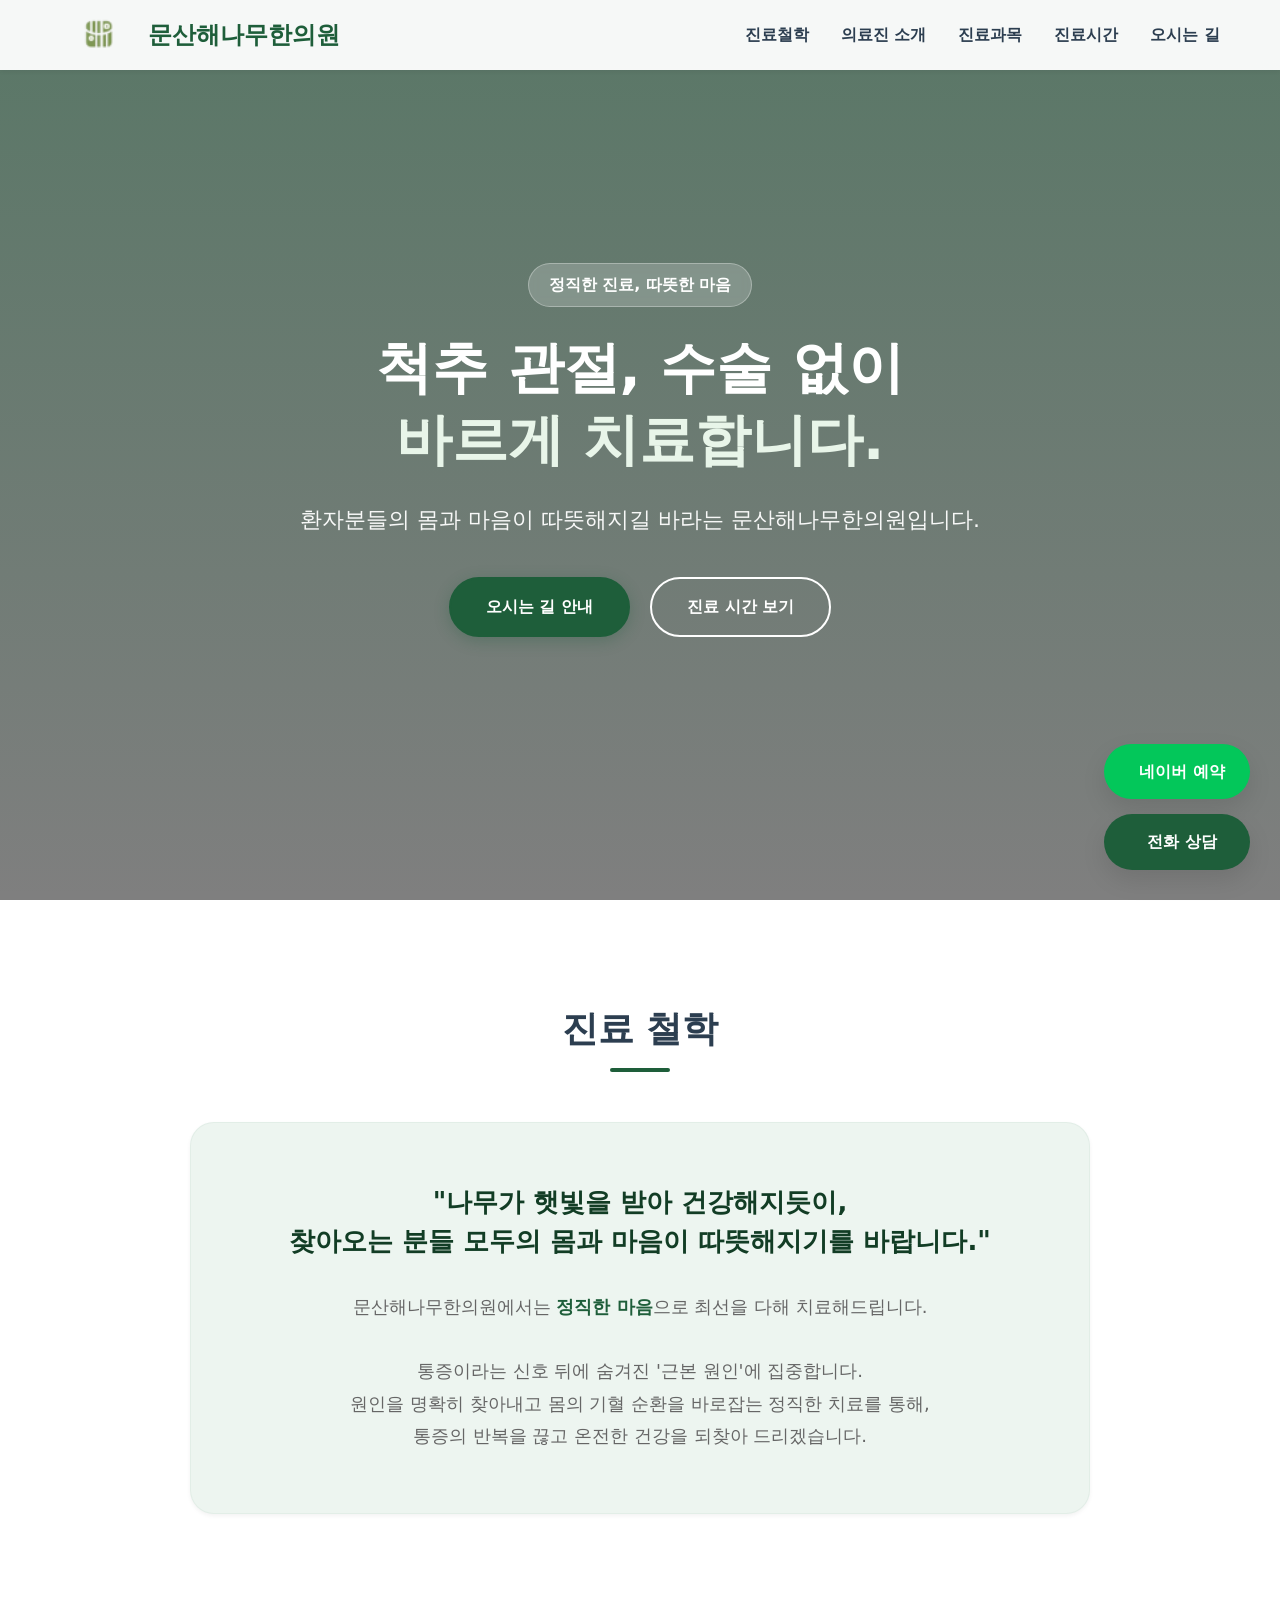
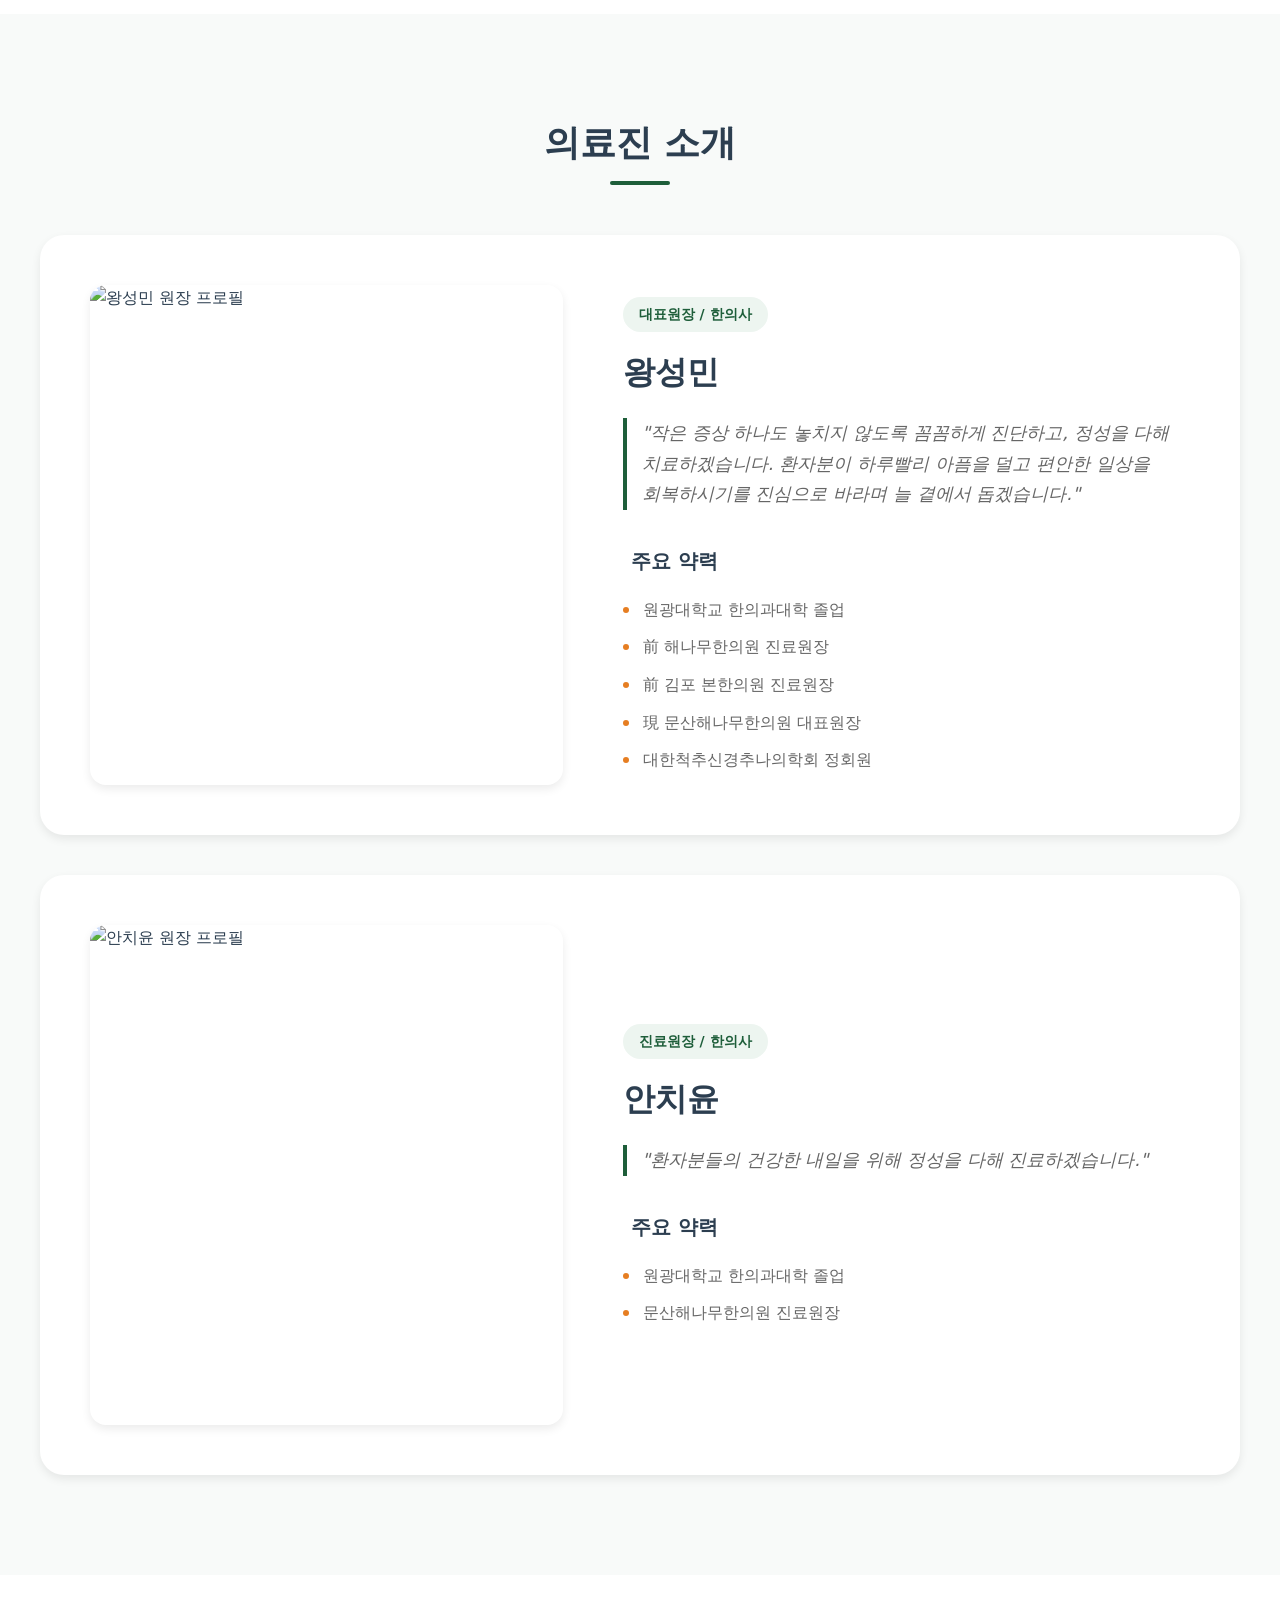
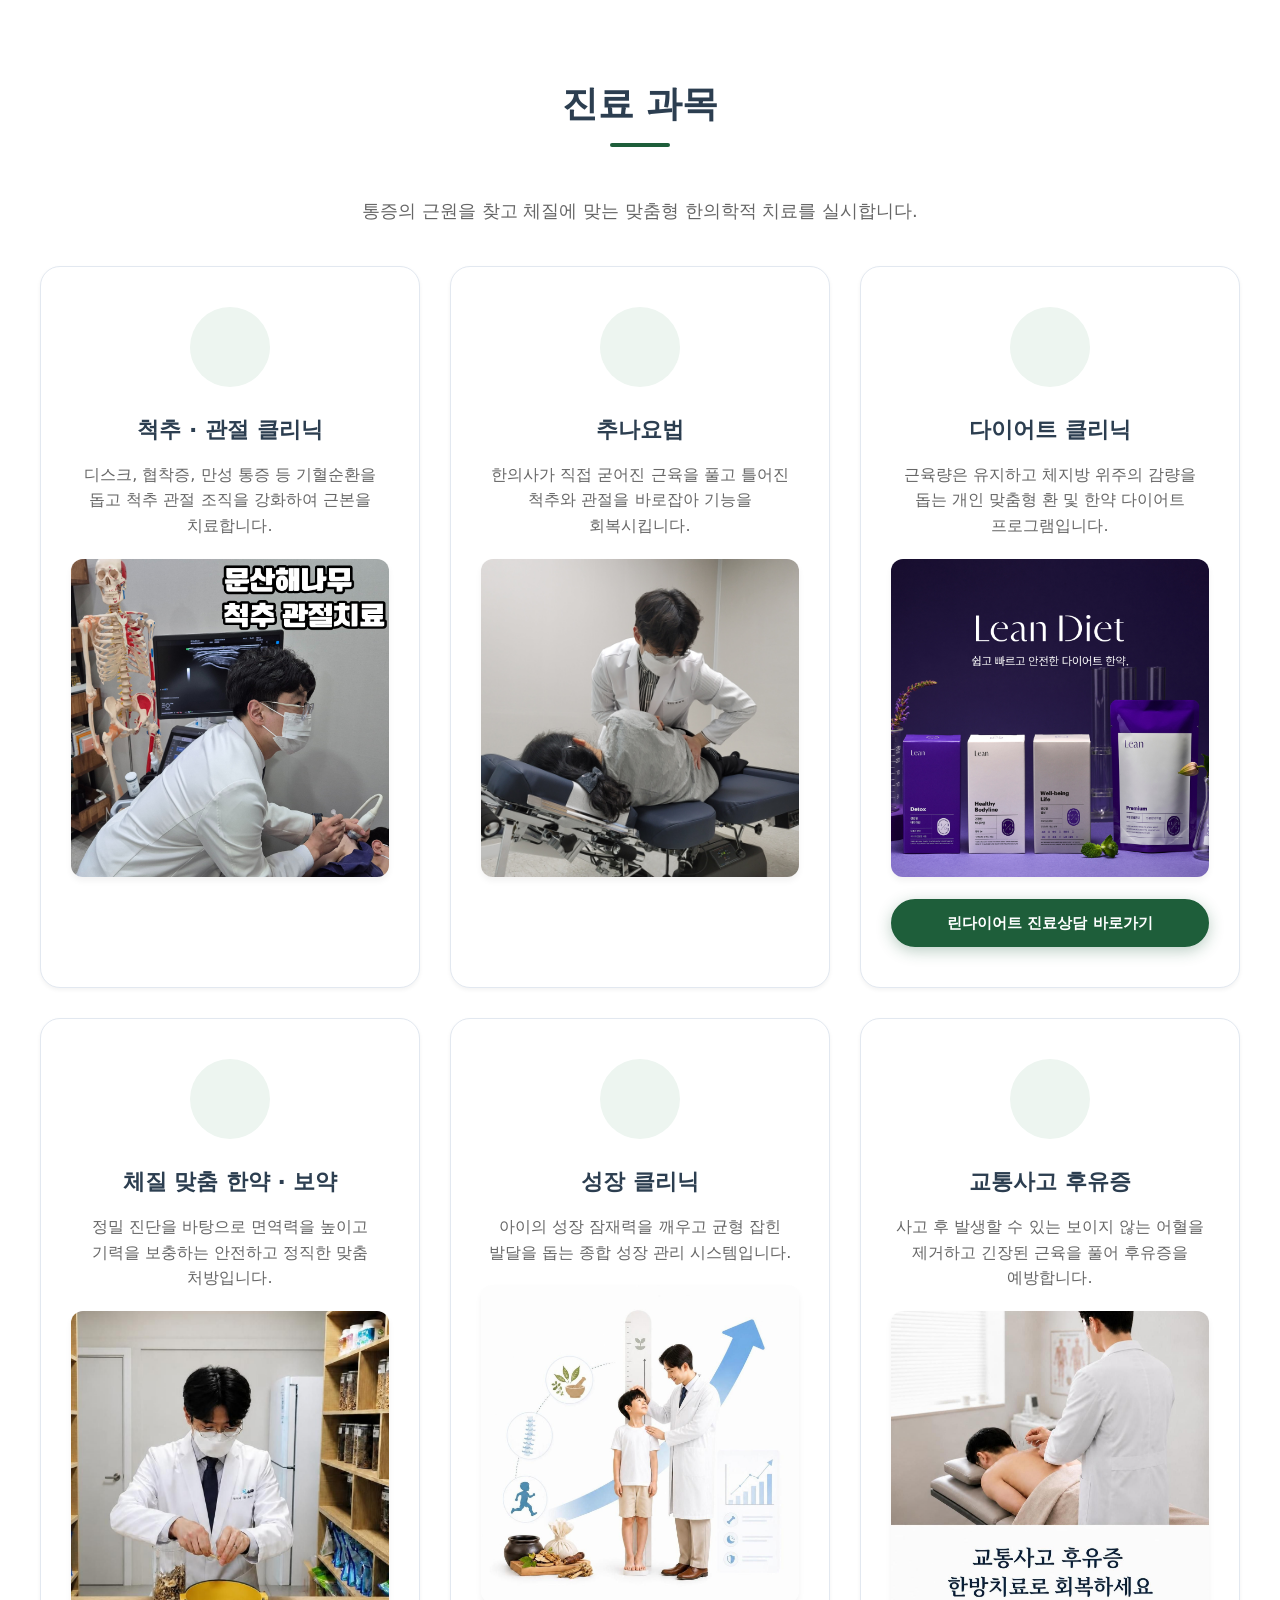
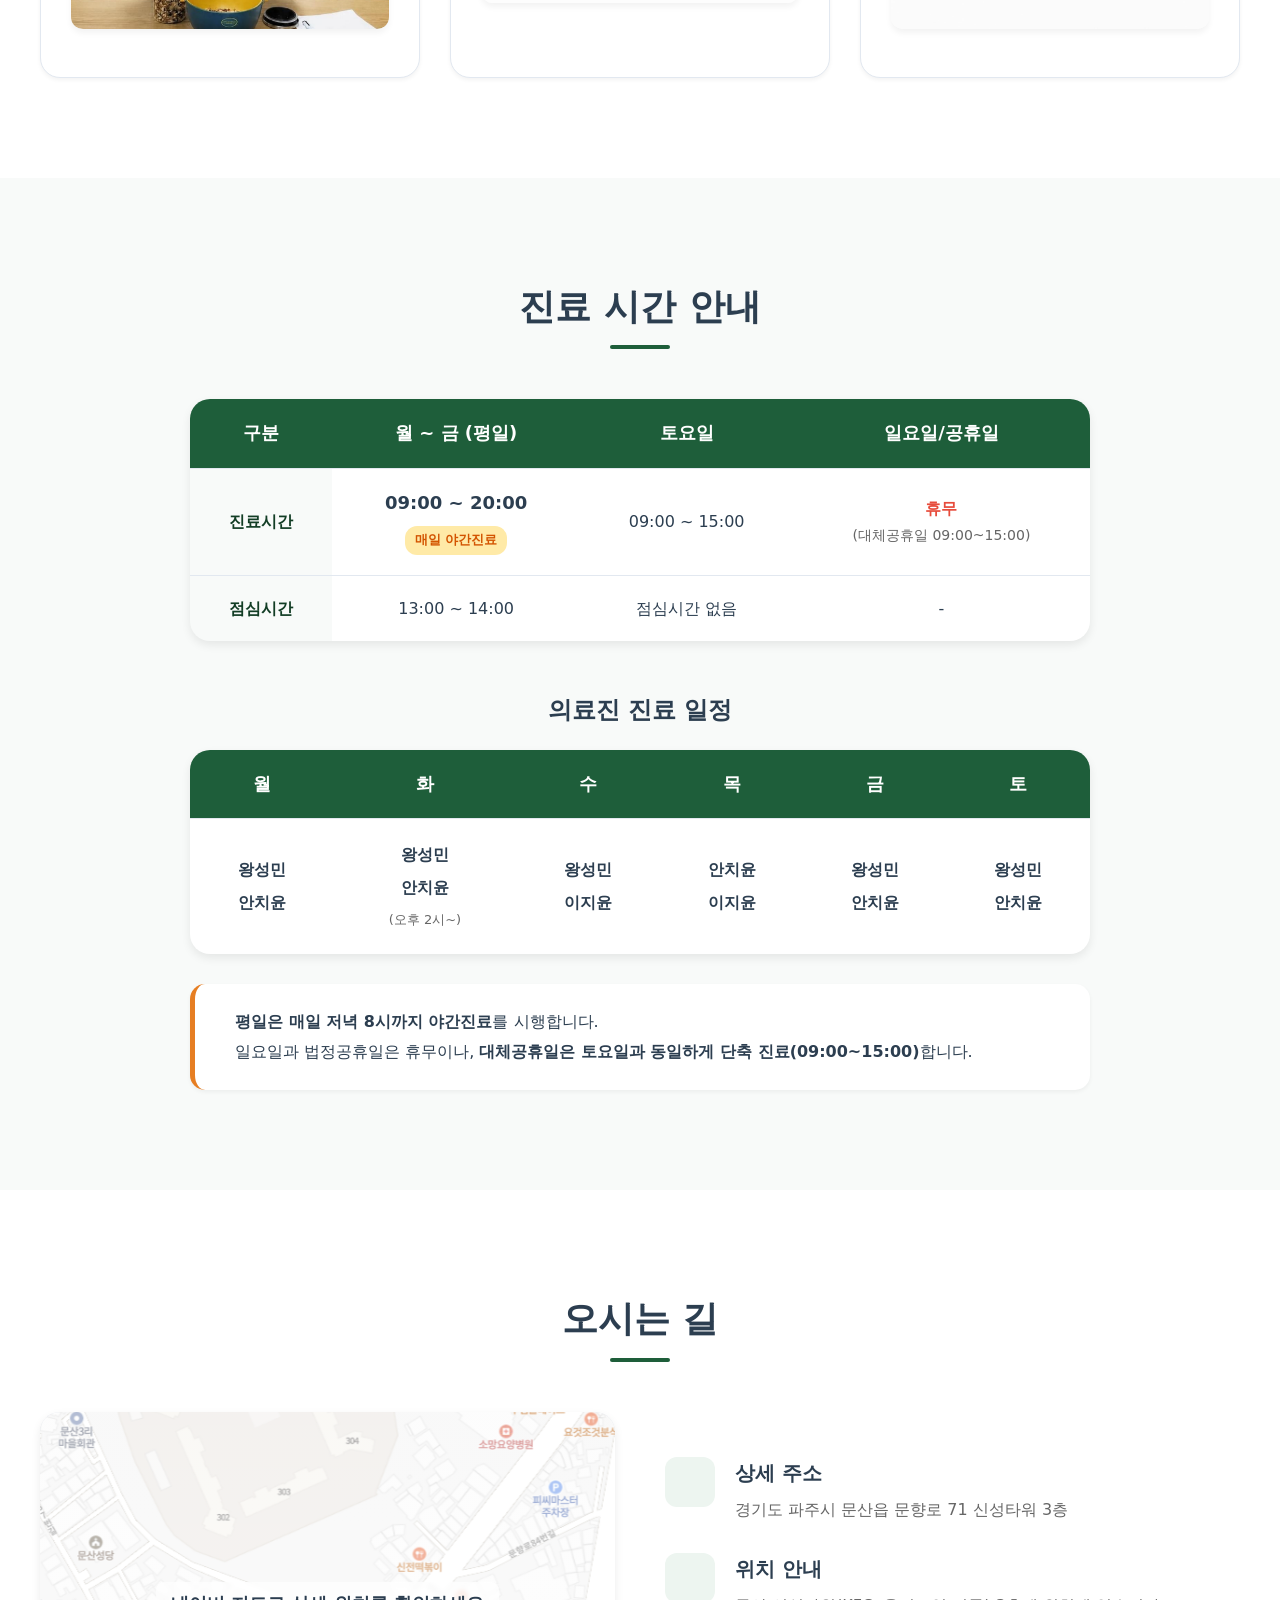
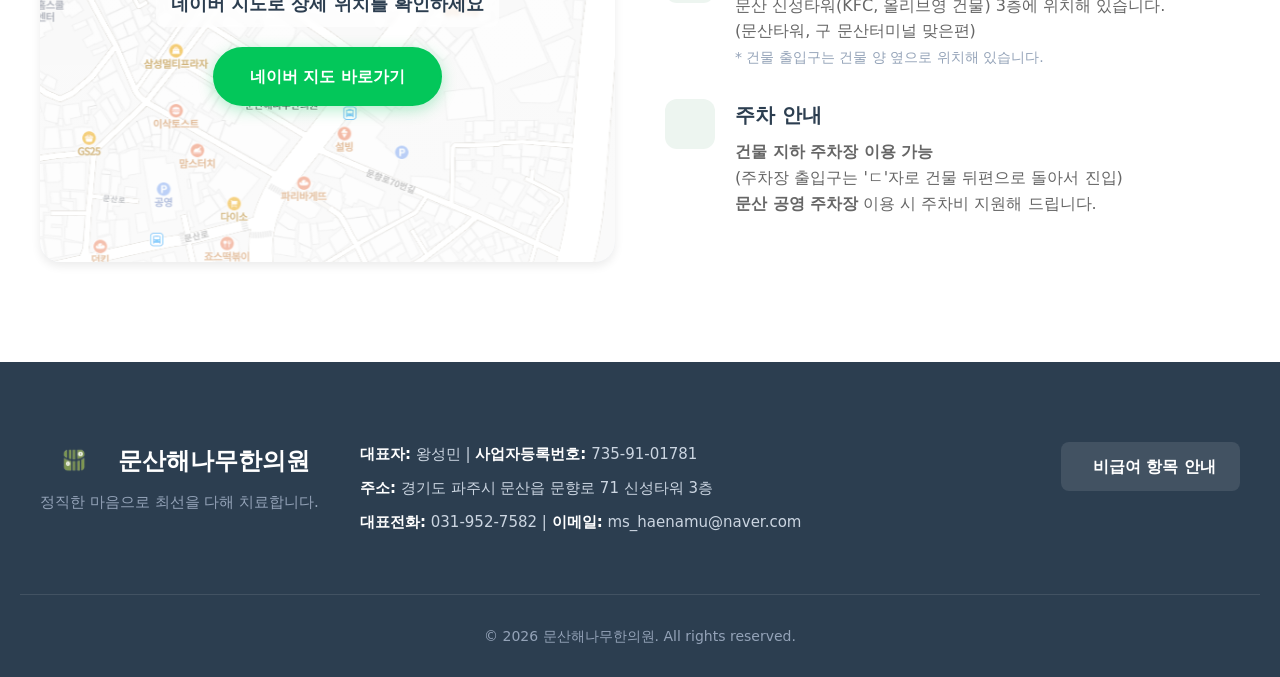
==== commit 2804e447: "Add files via upload" ====
--- a/index.html
+++ b/index.html
@@ -97,7 +97,7 @@
                     <h4 class="history-title"><i class="ph-fill ph-check-circle"></i> 주요 약력</h4>
                     <ul class="history-list">
                         <li>원광대학교 한의과대학 졸업</li>
-                        <li>前 안산해나무한의원 진료원장</li>
+                        <li>前 해나무한의원 진료원장</li>
                         <li>前 김포 본한의원 진료원장</li>
                         <li>現 문산해나무한의원 대표원장</li>
                         <li>대한척추신경추나의학회 정회원</li>
@@ -130,7 +130,7 @@
     <section id="treatments" class="section treatments">
         <div class="container reveal-up">
             <div class="section-header text-center">
-                <h2 class="section-title">특화 진료 과목</h2>
+                <h2 class="section-title">진료 과목</h2>
                 <div class="title-divider"></div>
                 <p class="section-subtitle">통증의 근원을 찾고 체질에 맞는 맞춤형 한의학적 치료를 실시합니다.</p>
             </div>
--- a/style.css
+++ b/style.css
@@ -957,9 +957,18 @@
     }
     
     .schedule-table th, .schedule-table td {
-        padding: 12px;
-        font-size: 14px;
-        white-space: nowrap;
+        padding: 10px 4px;
+        font-size: 13px;
+        white-space: normal;
+        word-break: keep-all;
+    }
+
+    .doctor-schedule td {
+        font-size: 12px;
+    }
+
+    .doctor-schedule td strong {
+        display: block;
     }
     
     .schedule-notice {
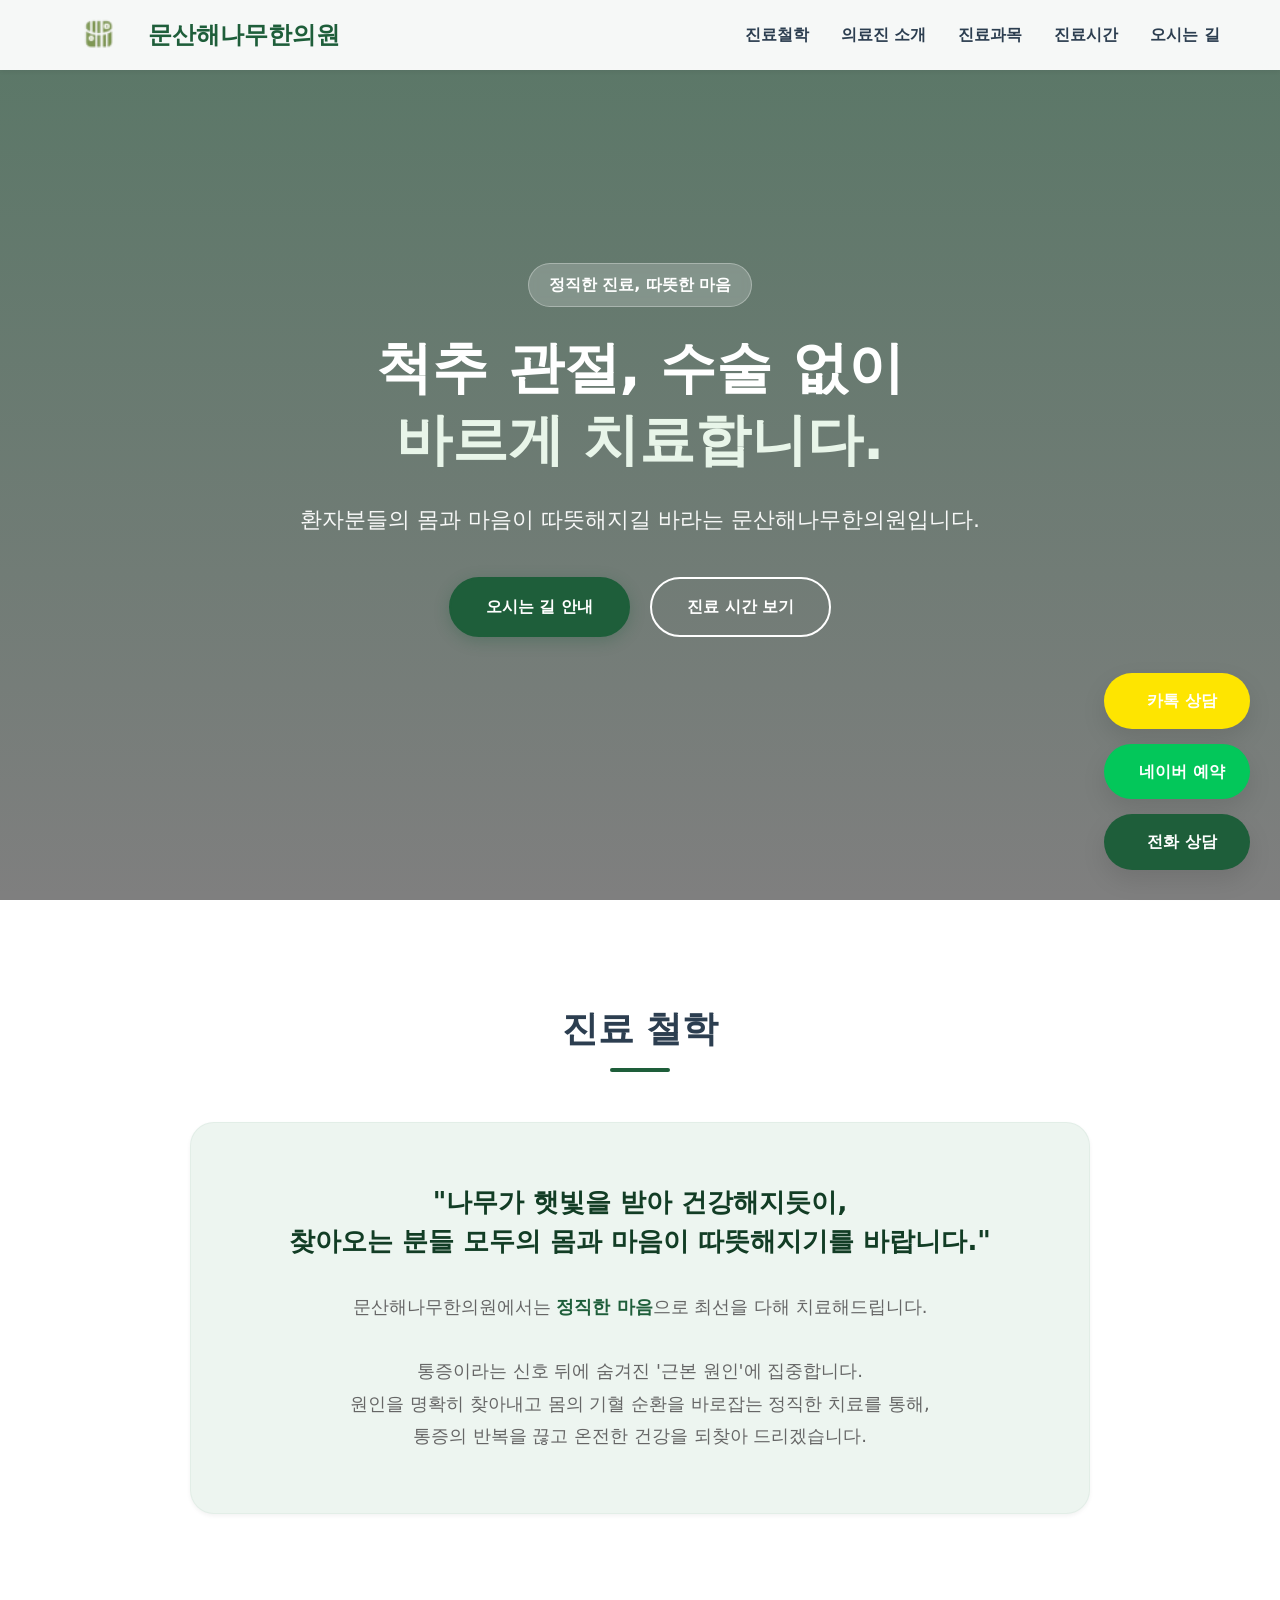
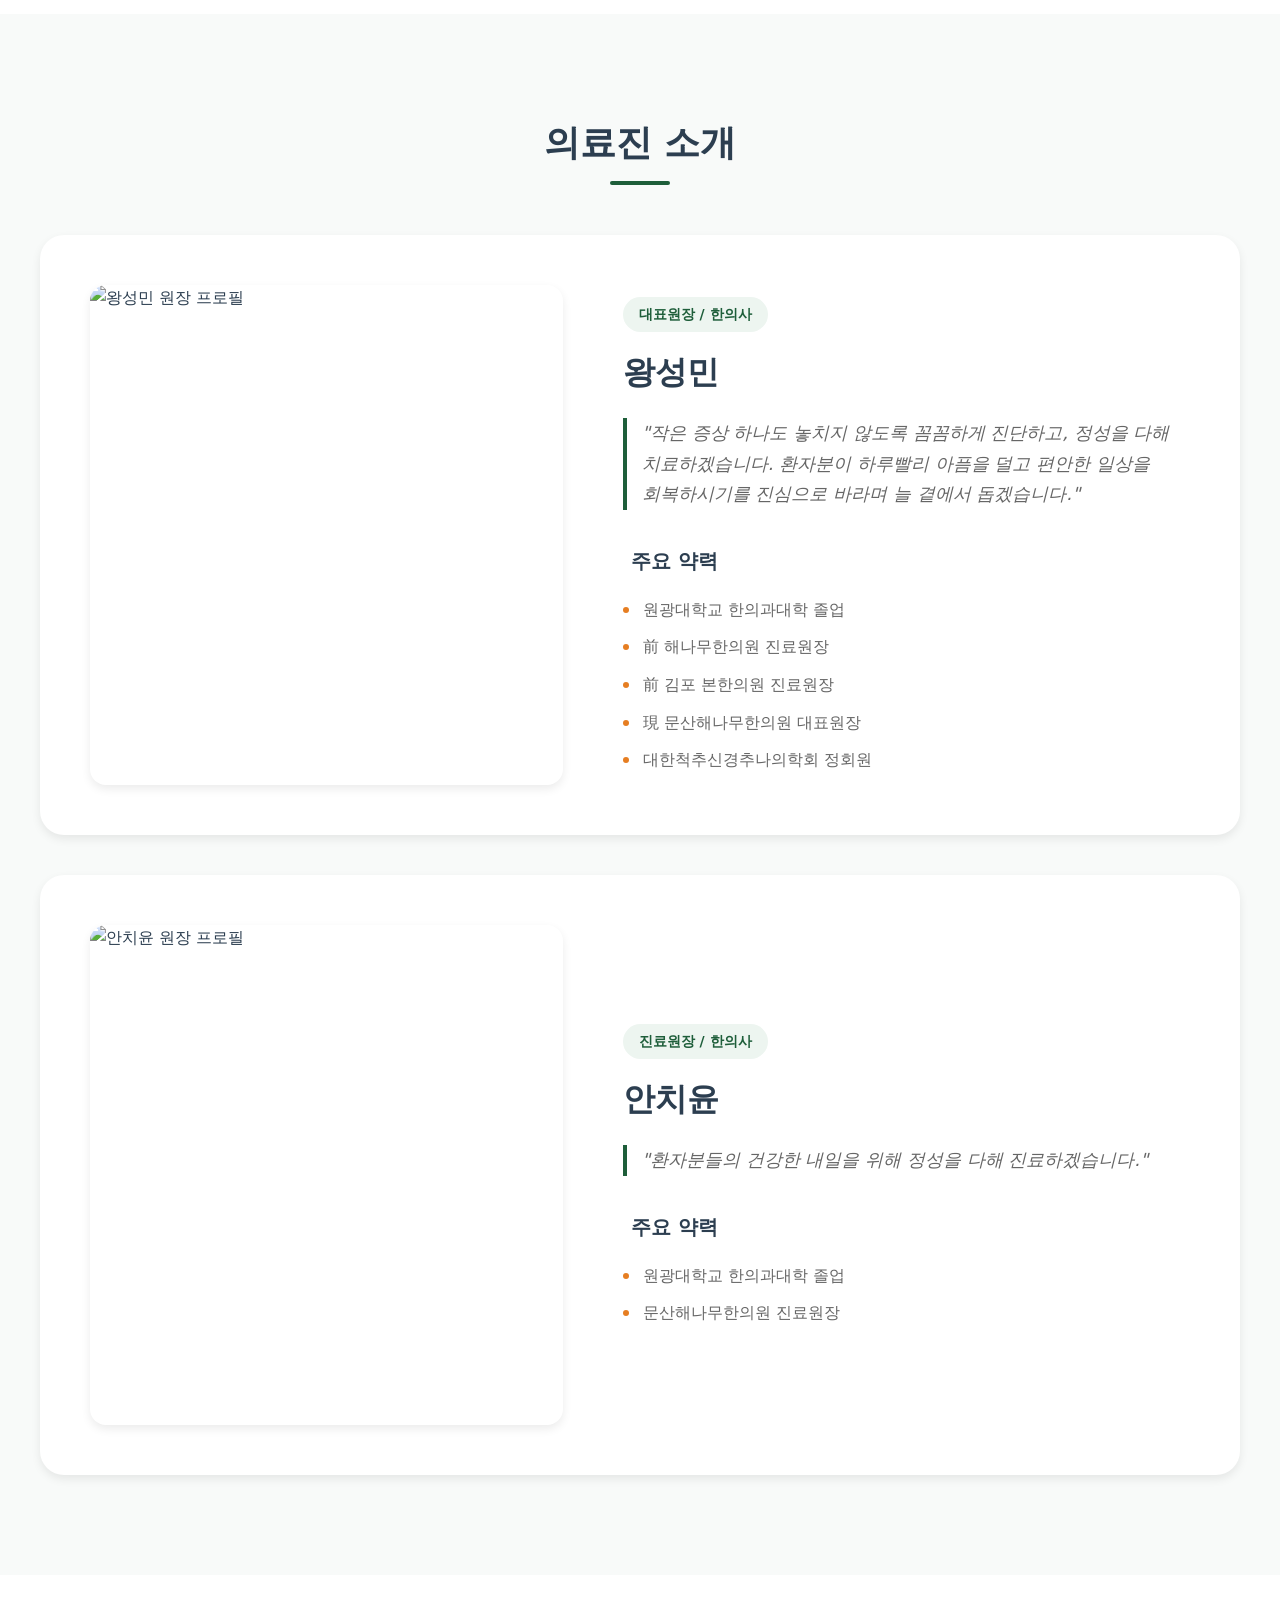
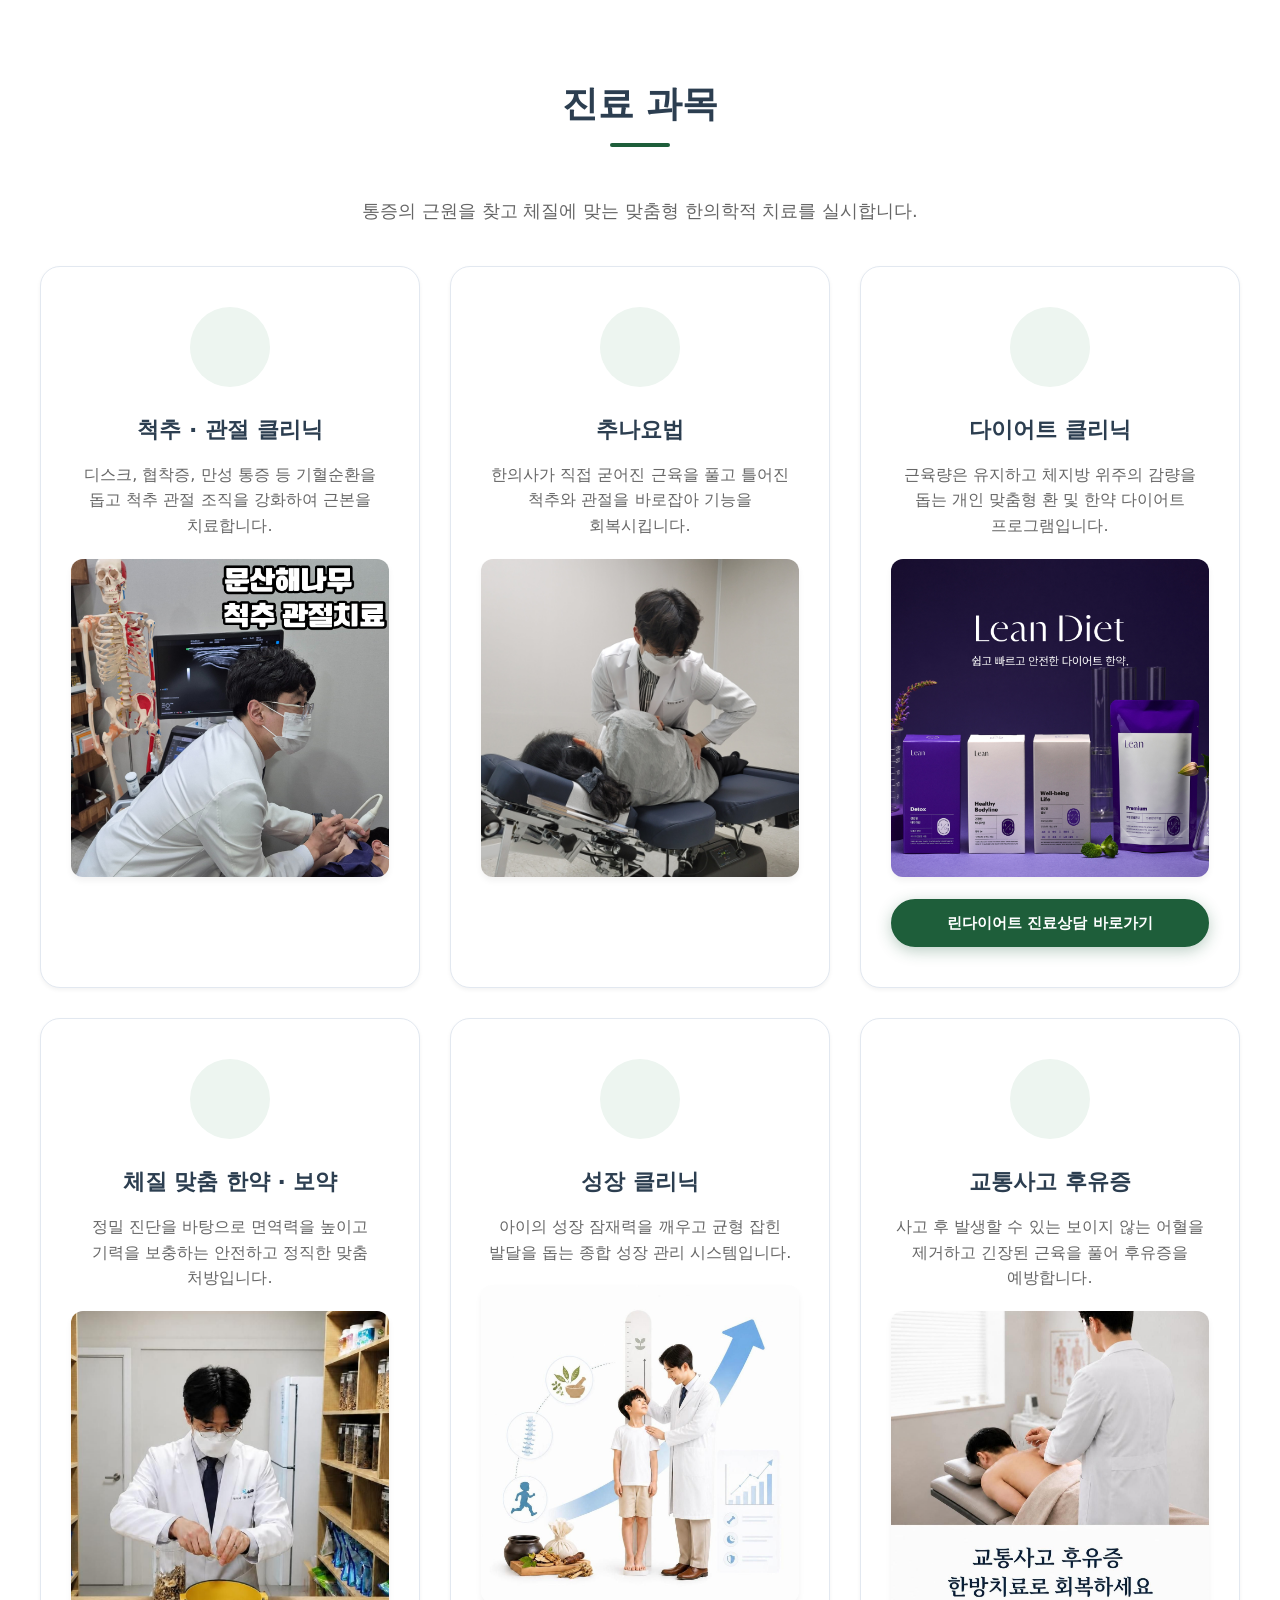
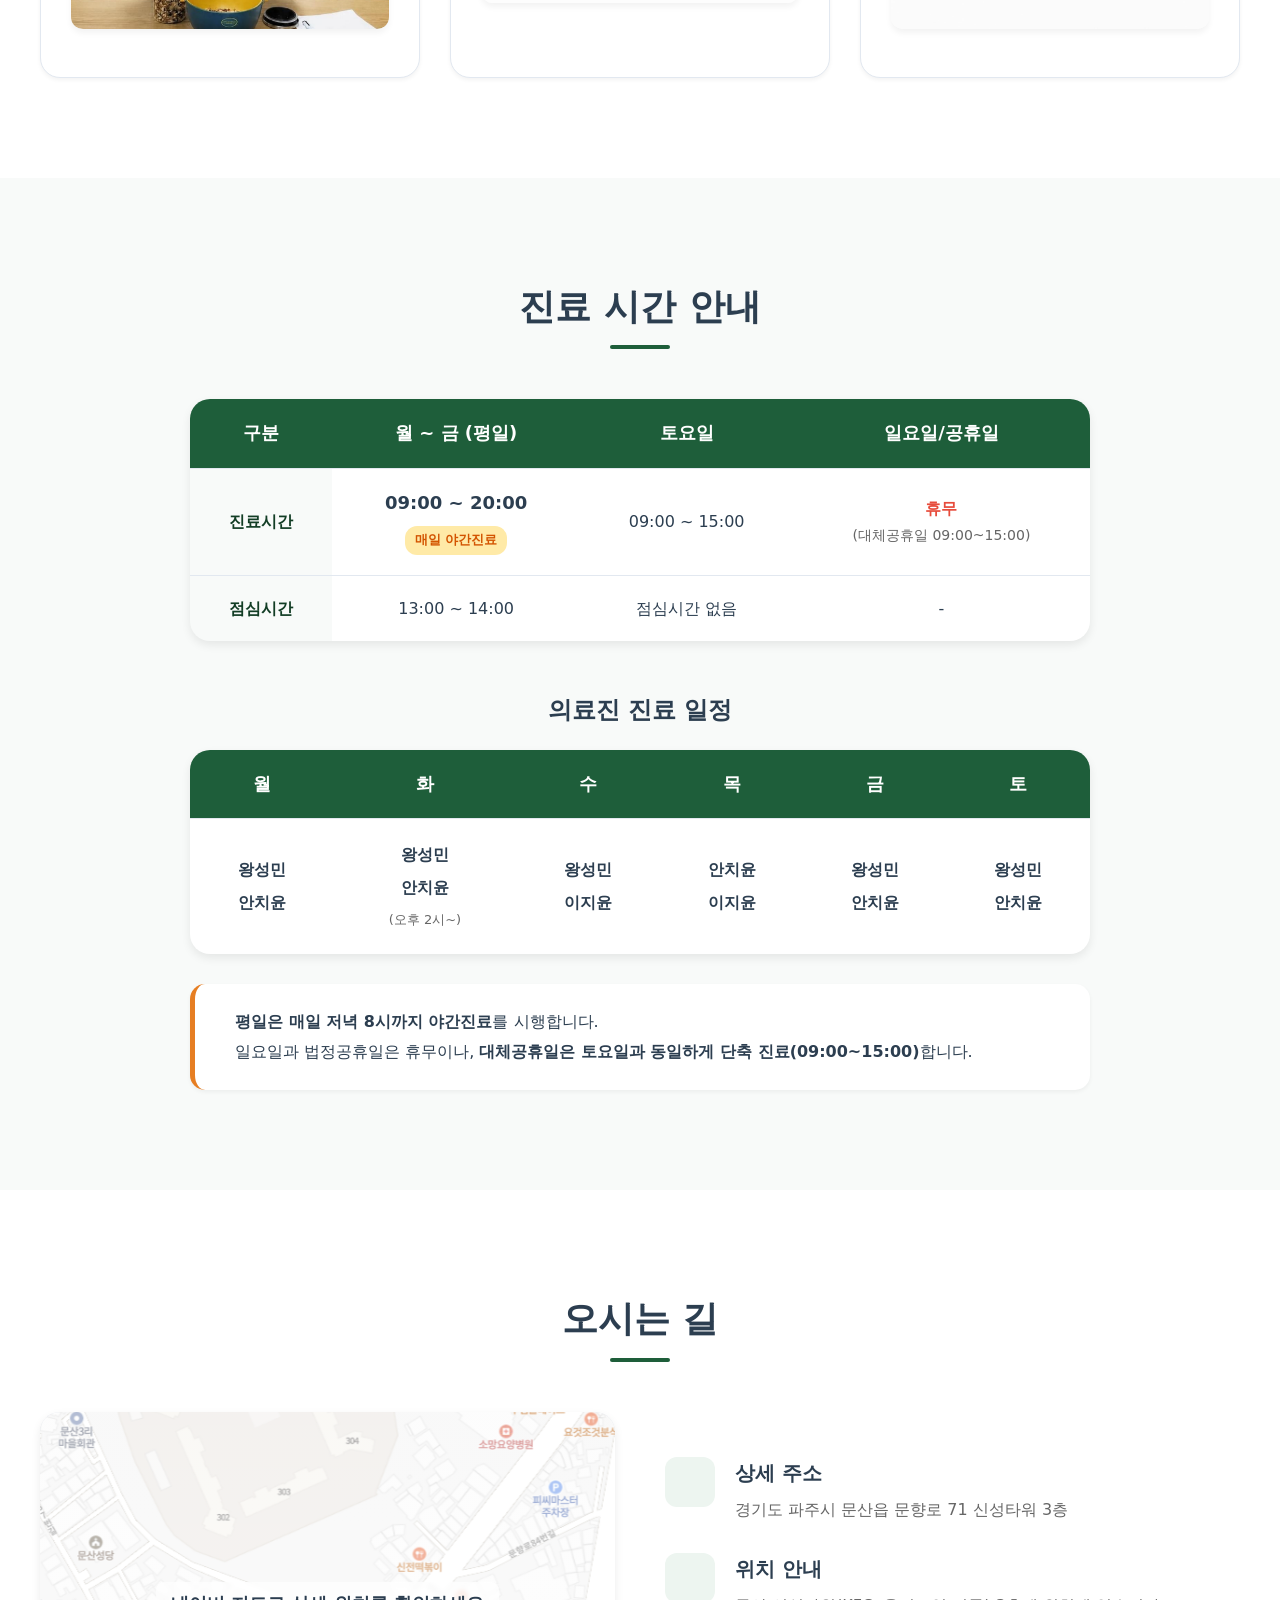
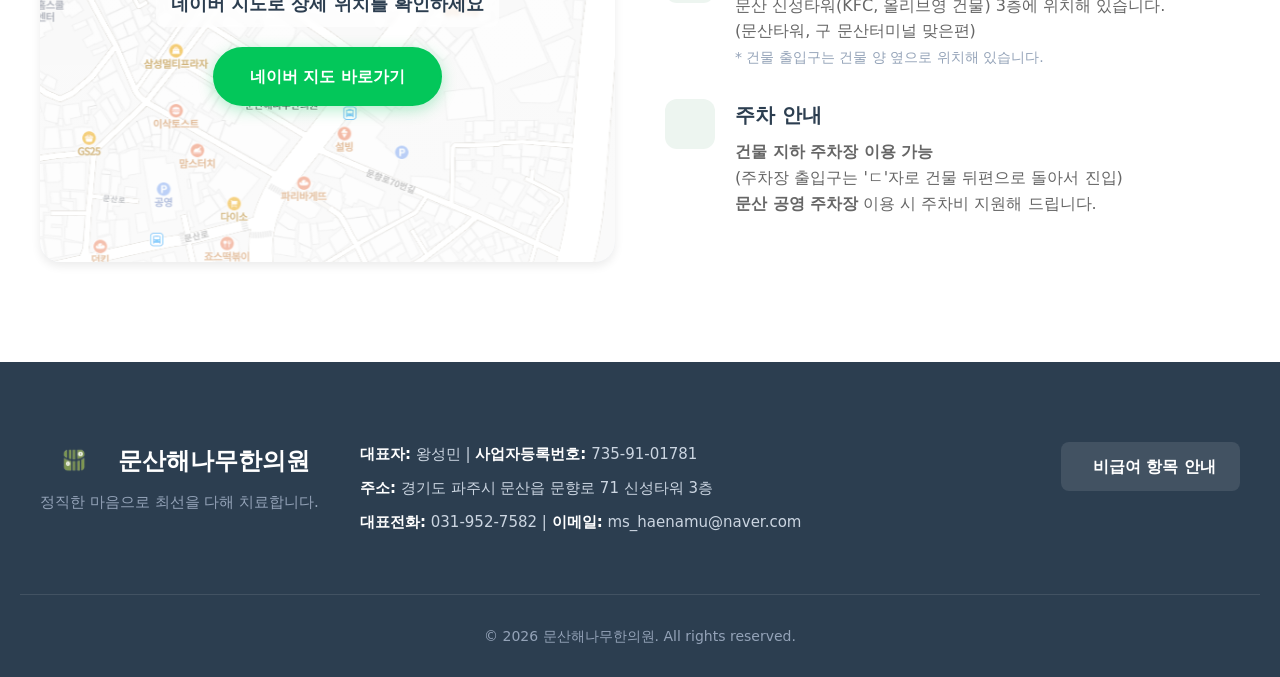
==== commit 17cc60ce: "Add files via upload" ====
--- a/index.html
+++ b/index.html
@@ -300,6 +300,10 @@
 
     <!-- Floating Buttons -->
     <div class="floating-buttons">
+        <a href="https://hani.care/01KRZ8466SP" target="_blank" class="float-btn float-kakao">
+            <i class="ph-fill ph-chat-circle-dots"></i>
+            <span>카톡 상담</span>
+        </a>
         <a href="https://m.booking.naver.com/booking/13/bizes/688800?theme=place&service-target=map-pc&lang=ko&area=bmp" target="_blank" class="float-btn float-booking">
             <i class="ph-fill ph-calendar-plus"></i>
             <span>네이버 예약</span>
--- a/style.css
+++ b/style.css
@@ -212,6 +212,27 @@
     box-shadow: 0 6px 20px rgba(30, 94, 58, 0.4);
 }
 
+.float-booking {
+    background-color: var(--primary-color);
+    color: var(--bg-white);
+}
+
+.float-call {
+    background-color: var(--text-dark);
+    color: var(--bg-white);
+}
+
+.float-kakao {
+    background-color: #FEE500;
+    color: #381E1F;
+}
+
+.float-btn:hover {
+    background-color: var(--bg-white);
+    color: var(--primary-color);
+    transform: translateY(-2px);
+}
+
 .btn-outline {
     background-color: transparent;
     color: var(--bg-white);
@@ -979,15 +1000,17 @@
 
     .floating-buttons {
         bottom: 20px;
-        right: 20px;
-        left: 20px;
+        right: 15px;
+        left: 15px;
         flex-direction: row;
+        gap: 8px;
     }
     
     .float-btn {
         flex: 1;
-        padding: 12px;
-        font-size: 14px;
+        padding: 12px 5px;
+        font-size: 13px;
+        gap: 5px;
     }
     
     body {
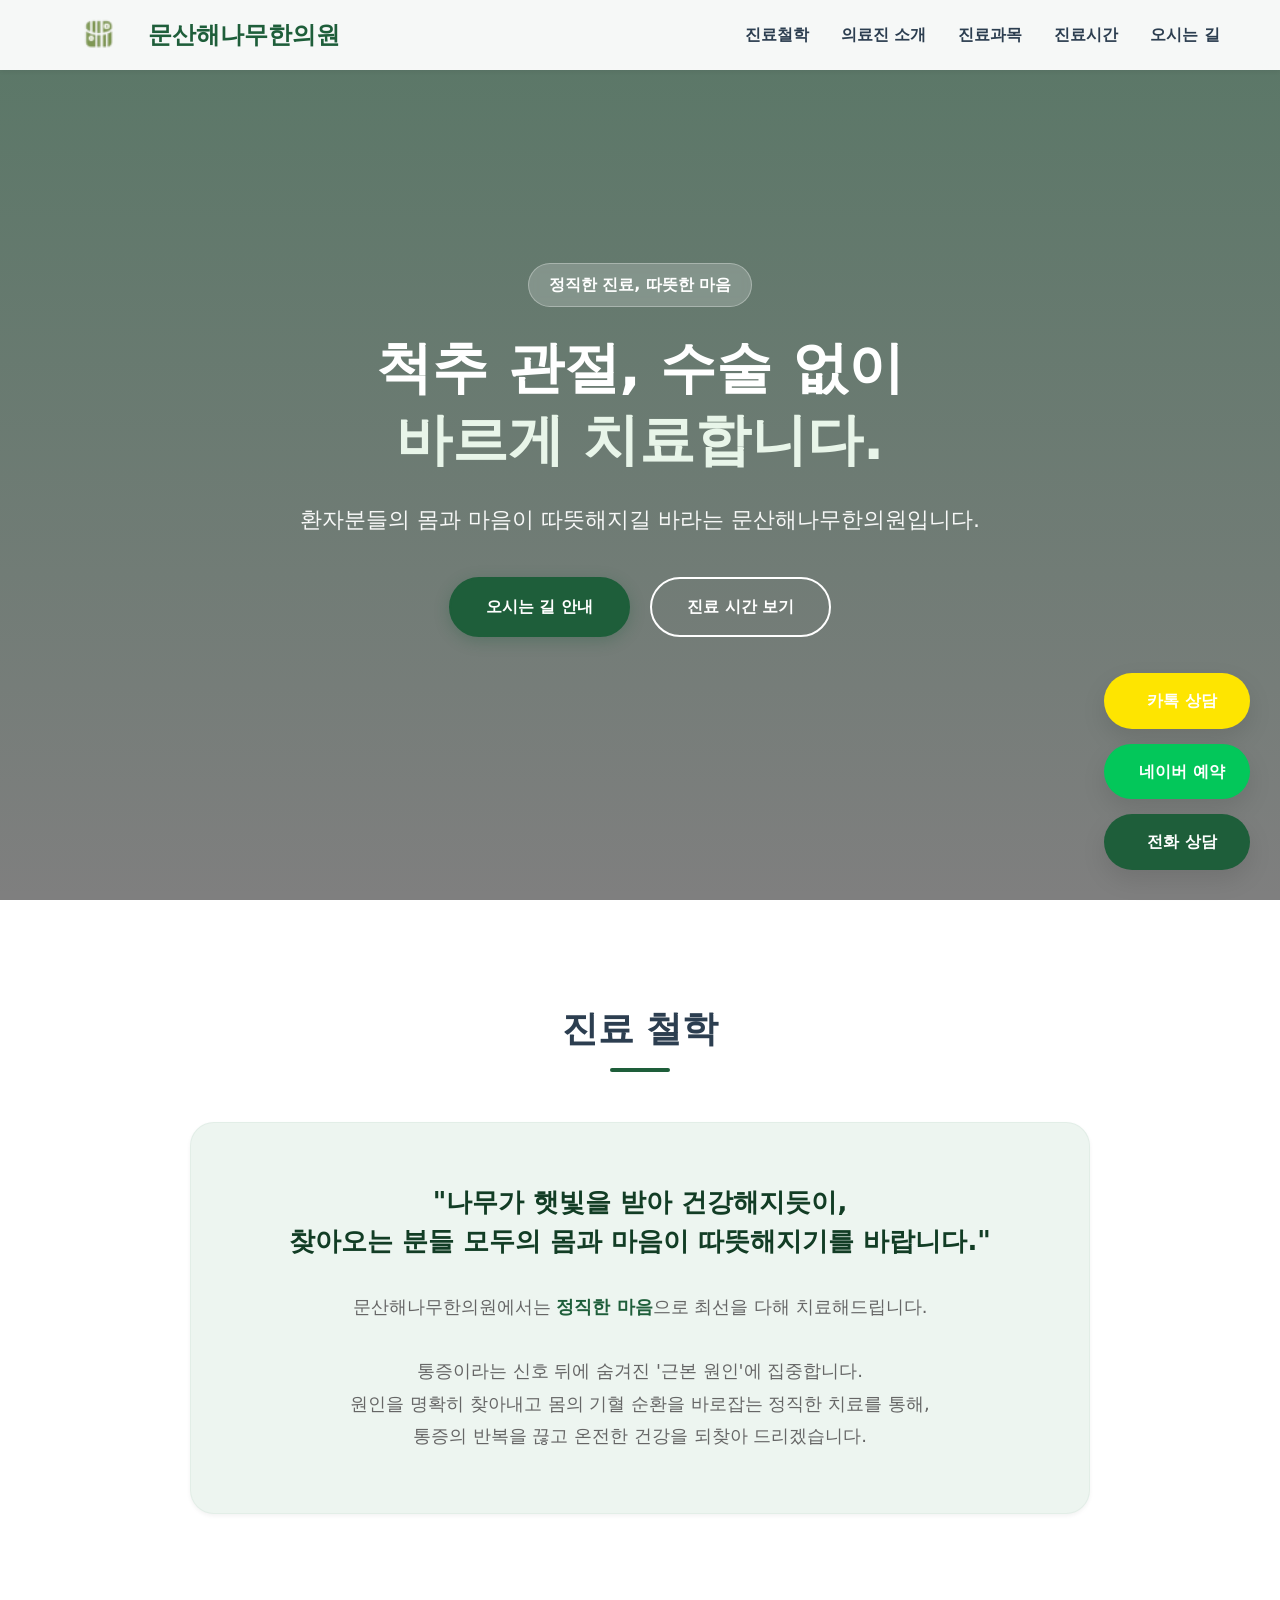
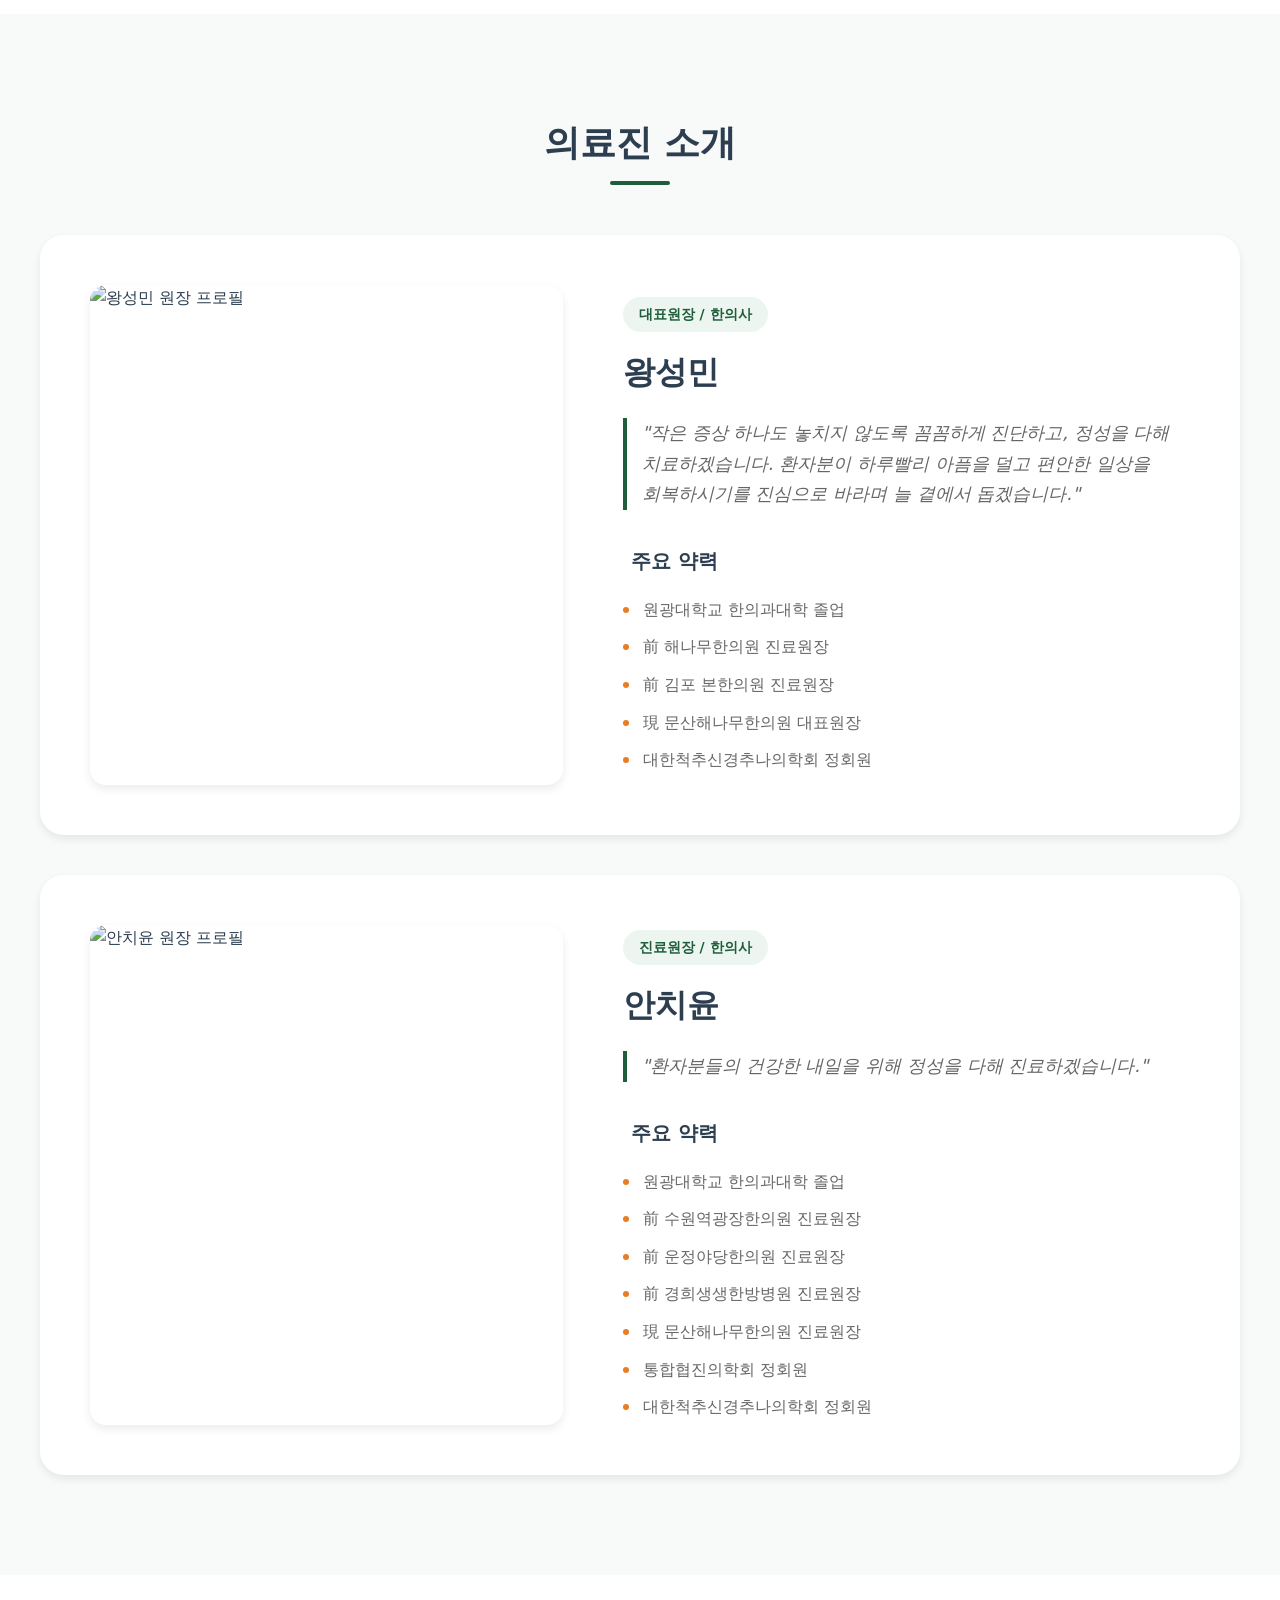
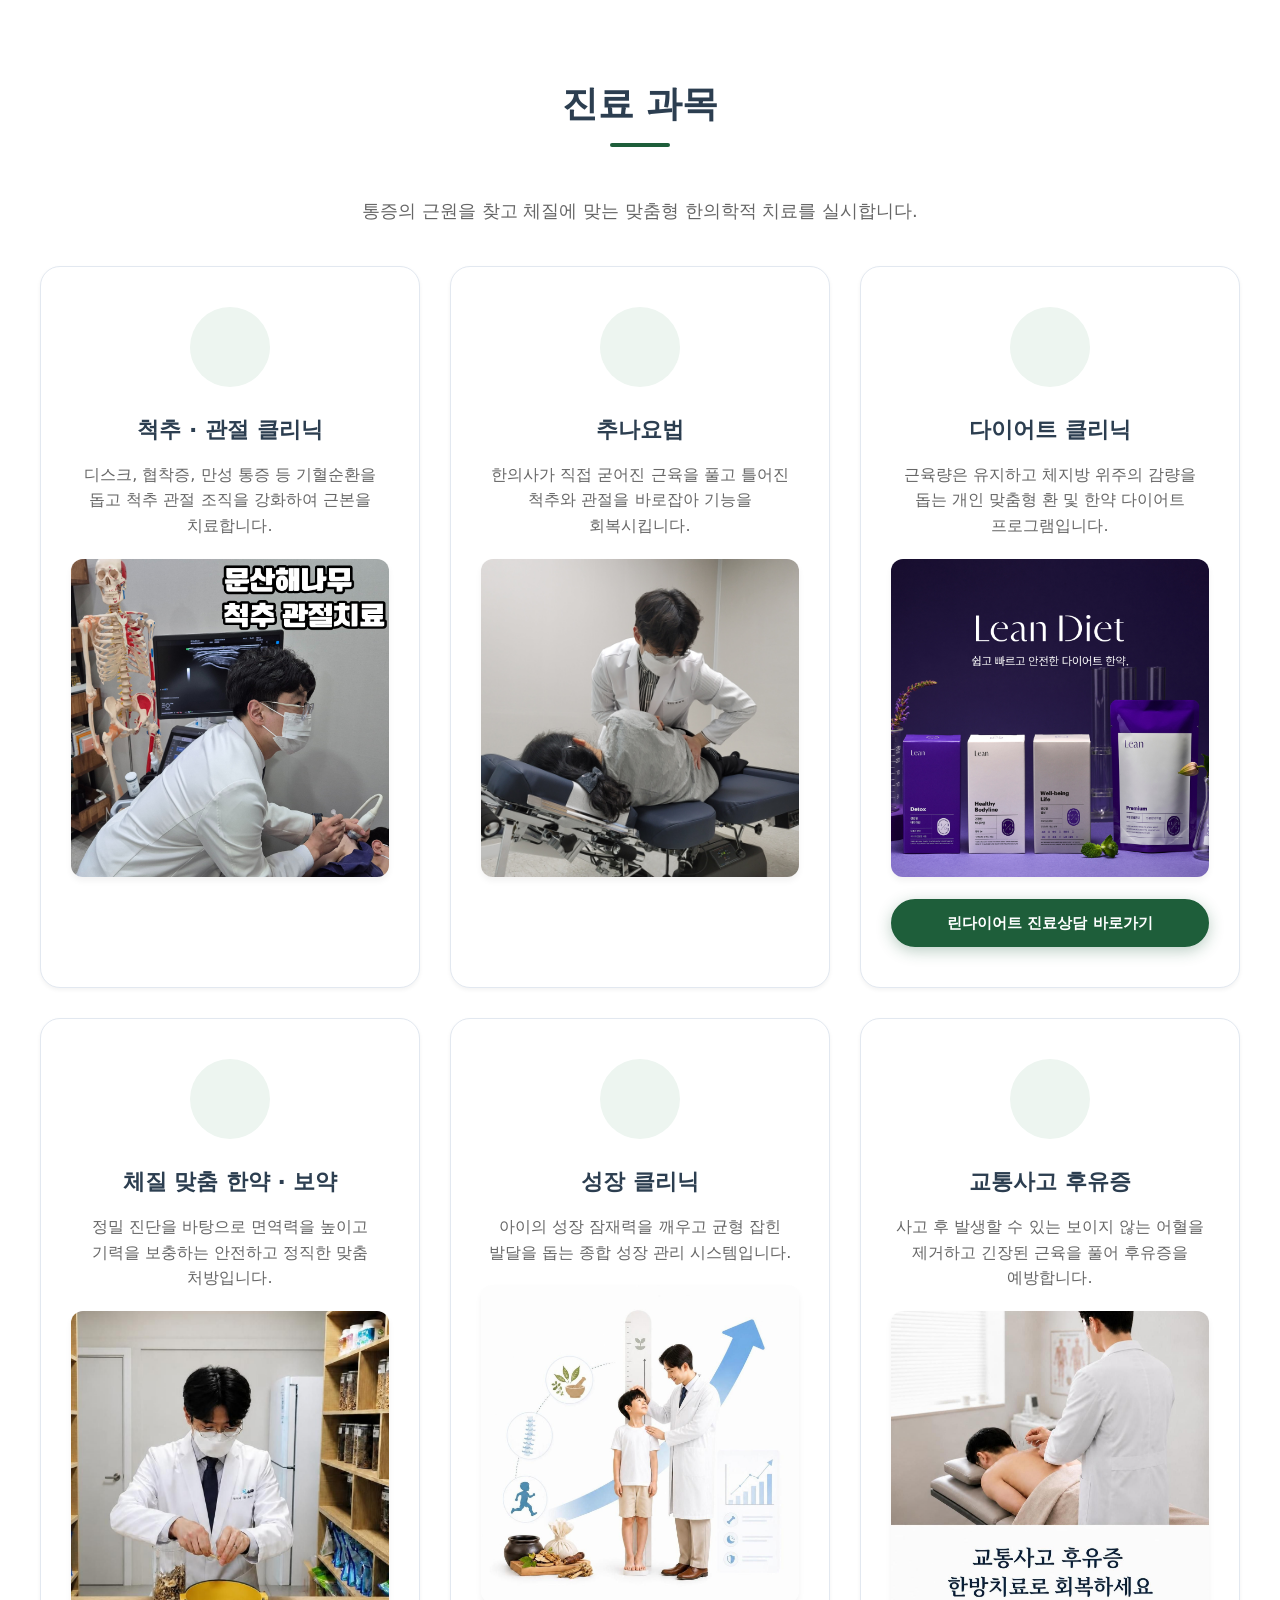
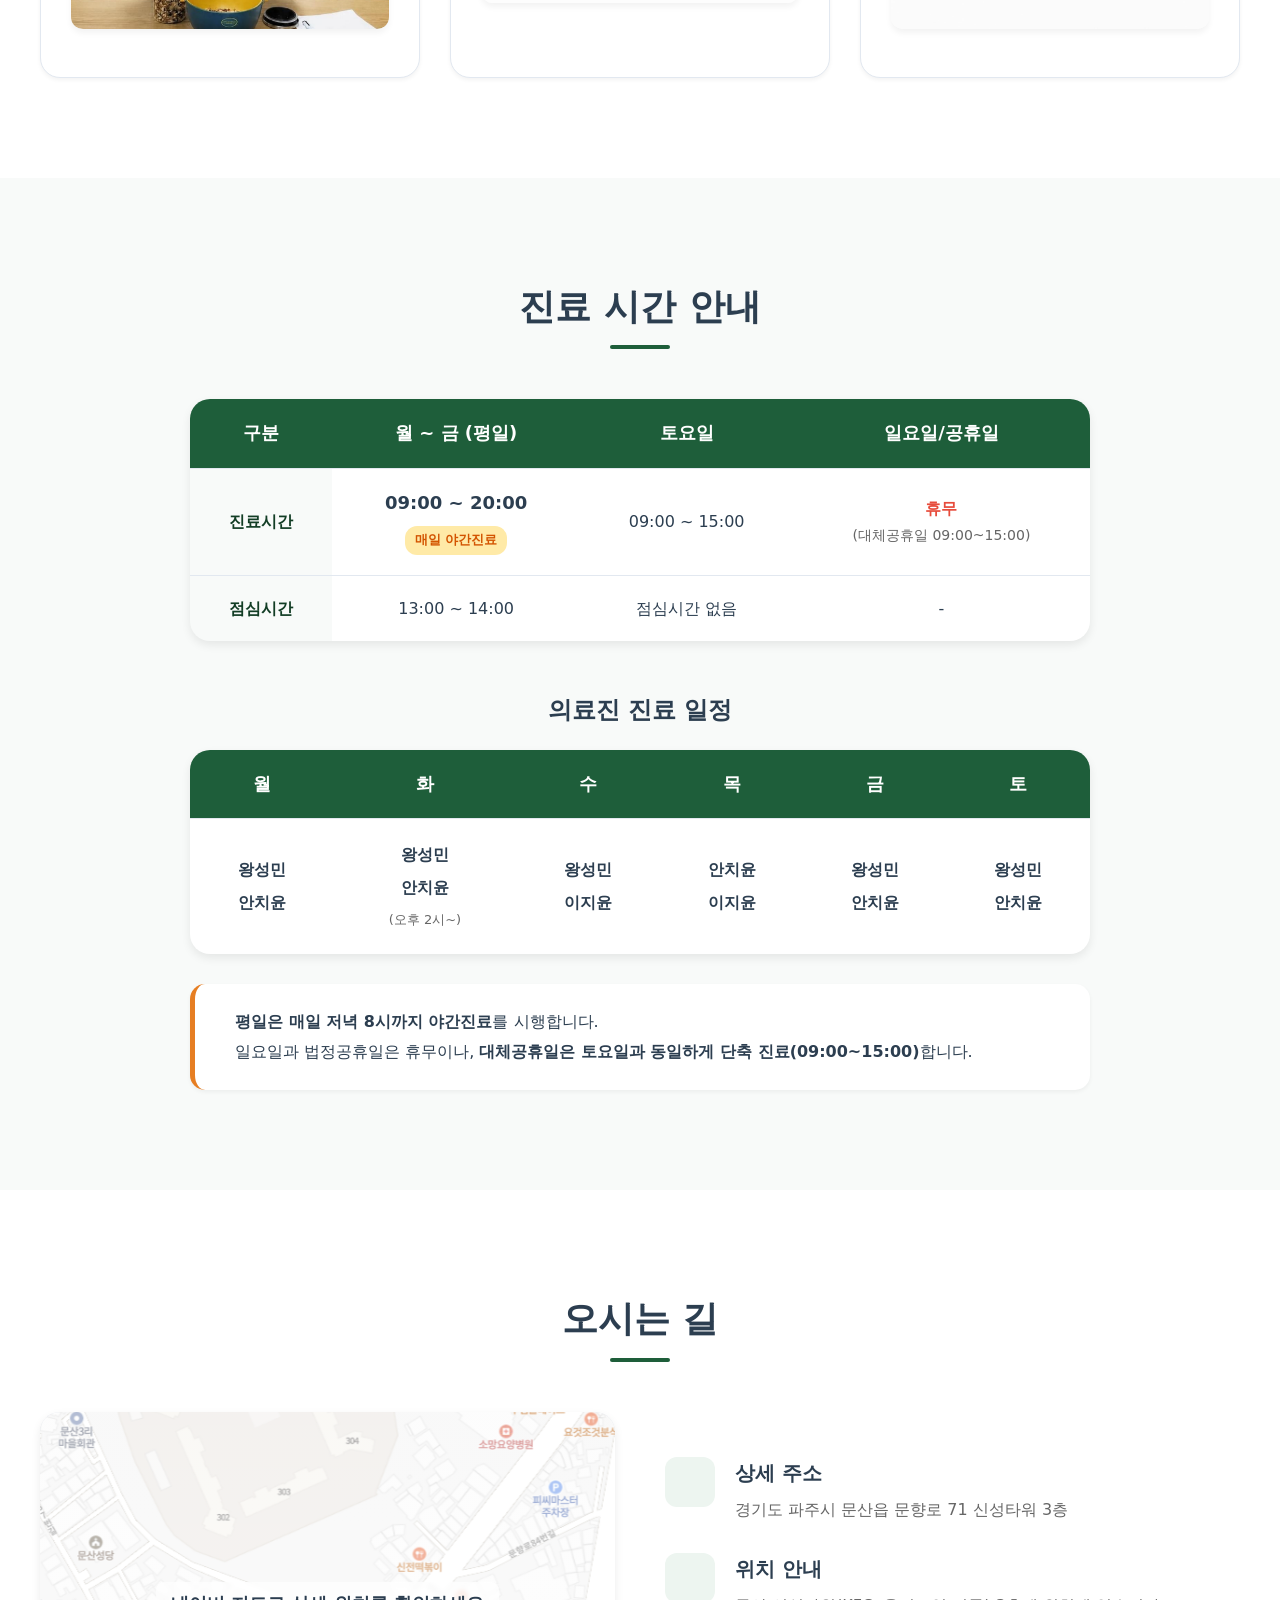
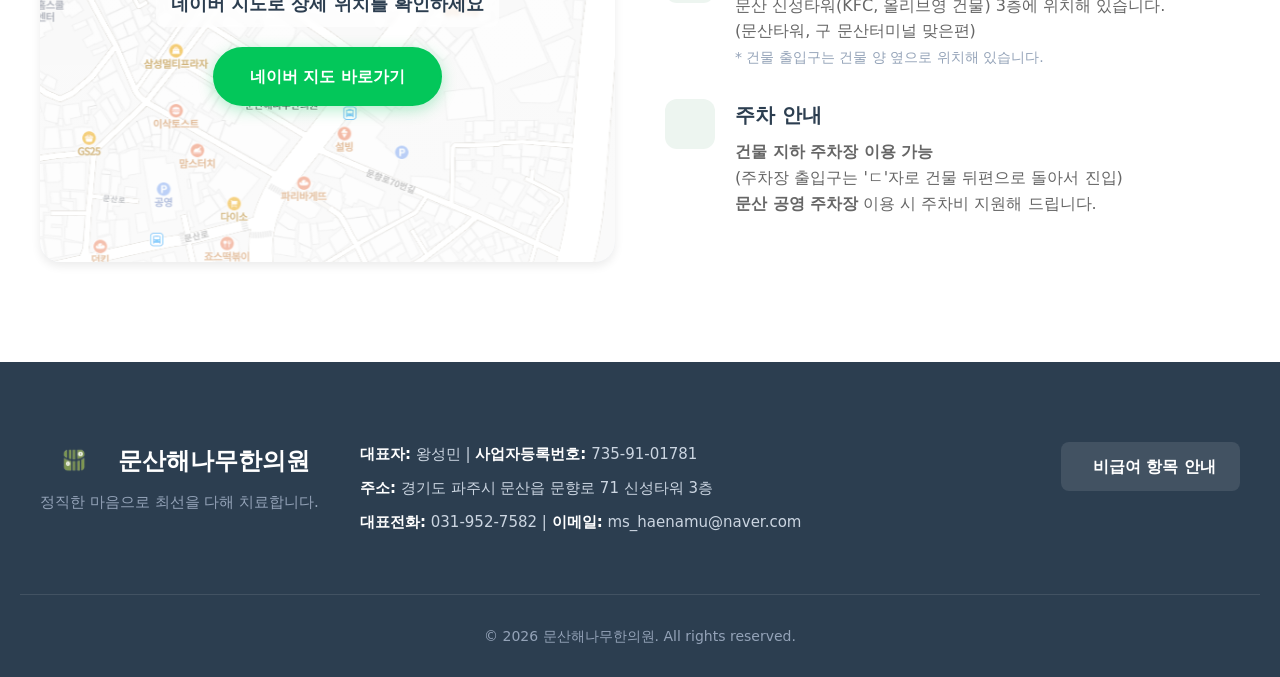
==== commit 27a38fd7: "Add files via upload" ====
--- a/index.html
+++ b/index.html
@@ -6,6 +6,13 @@
     <title>문산해나무한의원 - 척추 관절, 수술 없이 바르게 치료합니다</title>
     <meta name="description" content="문산해나무한의원. 척추 관절, 추나요법, 다이어트, 맞춤 한약, 성장 클리닉. 평일 매일 야간진료.">
     
+    <!-- Open Graph (카카오톡 등 링크 공유 미리보기 설정) -->
+    <meta property="og:type" content="website">
+    <meta property="og:title" content="문산해나무한의원">
+    <meta property="og:description" content="척추 관절, 수술 없이 바르게 치료합니다. 평일 매일 야간진료">
+    <meta property="og:image" content="https://munsansuntree.github.io/suntree/assets/og_image.png">
+    <meta property="og:url" content="https://munsansuntree.github.io/suntree/">
+
     <!-- Pretendard Font -->
     <link rel="stylesheet" as="style" crossorigin href="https://cdn.jsdelivr.net/gh/orioncactus/pretendard@v1.3.9/dist/web/static/pretendard.css" />
     <!-- Phosphor Icons -->
@@ -119,7 +126,12 @@
                     <h4 class="history-title"><i class="ph-fill ph-check-circle"></i> 주요 약력</h4>
                     <ul class="history-list">
                         <li>원광대학교 한의과대학 졸업</li>
-                        <li>문산해나무한의원 진료원장</li>
+                        <li>前 수원역광장한의원 진료원장</li>
+                        <li>前 운정야당한의원 진료원장</li>
+                        <li>前 경희생생한방병원 진료원장</li>
+                        <li>現 문산해나무한의원 진료원장</li>
+                        <li>통합협진의학회 정회원</li>
+                        <li>대한척추신경추나의학회 정회원</li>
                     </ul>
                 </div>
             </div>
